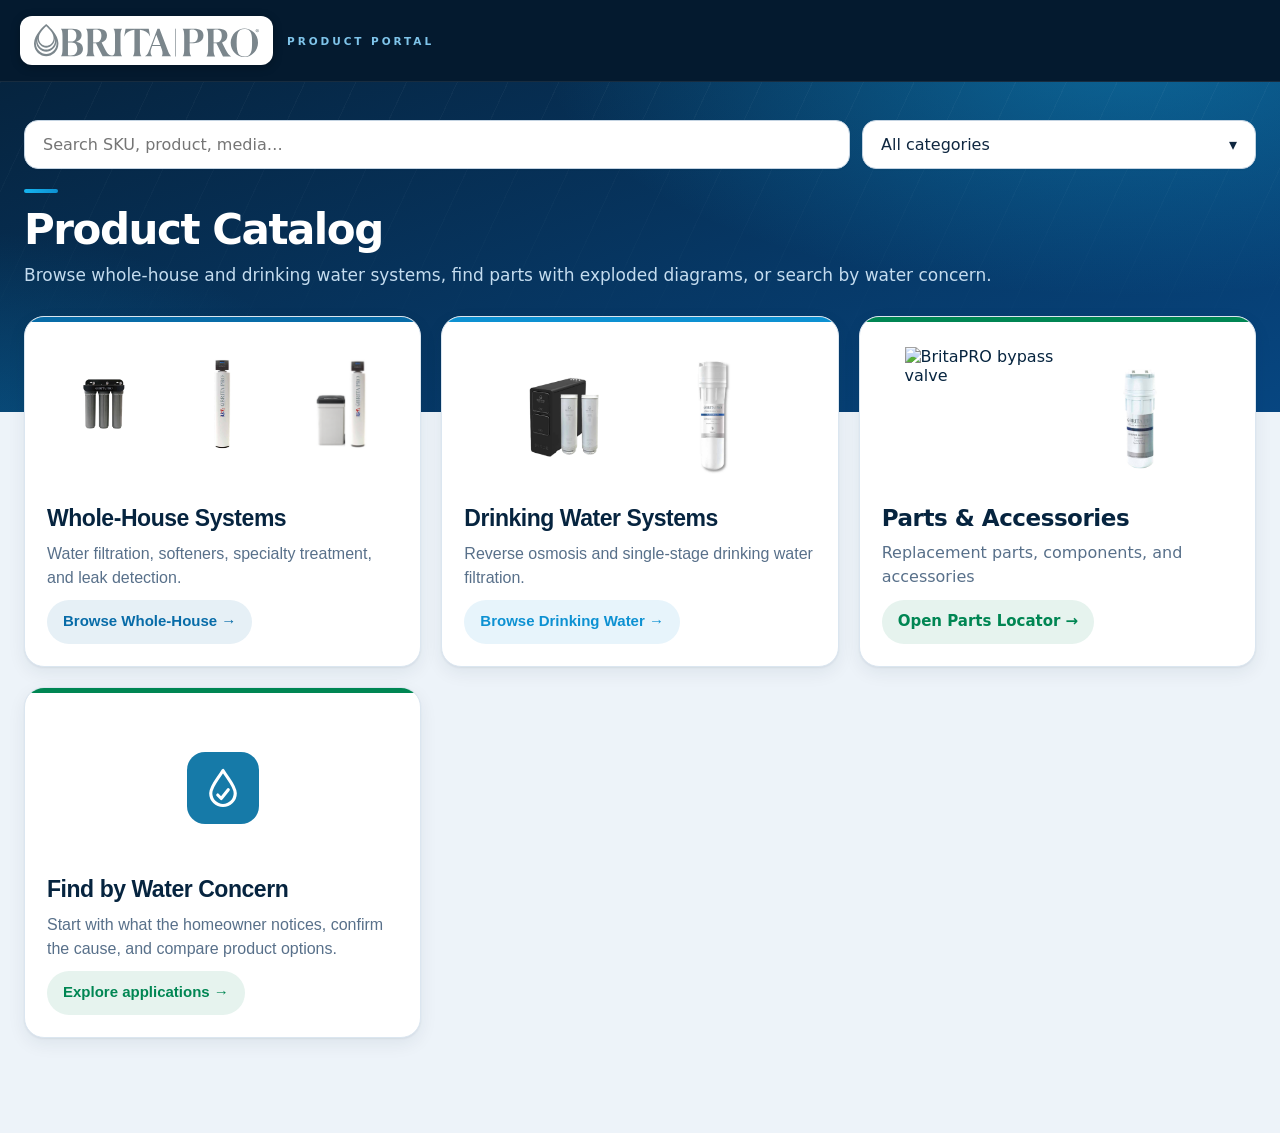
==== index.html @ e461a438 "Match Parts & Accessories landing card with bypass image" ====
<!doctype html>
<html lang="en"><head><link rel="icon" type="image/svg+xml" href="/britapro-icon.svg?v=20261111"><meta charset="utf-8"><meta name="viewport" content="width=device-width,initial-scale=1">

<title>BritaPRO Product Portal</title>
<style>
:root{font-family:system-ui,-apple-system,"Segoe UI",sans-serif;color:#17334b;background:#f3f7fb}*{box-sizing:border-box}body{margin:0}header{background:#fff;padding:18px max(20px,calc((100vw - 1120px)/2));border-bottom:1px solid #dbe5ed;display:flex;justify-content:space-between;gap:15px;align-items:center}header a{color:#13668e;text-decoration:none;font-weight:600}.brand{font-weight:900;color:#0870b7;font-size:24px}.brand-logo{display:block;width:clamp(155px,29vw,235px);height:auto;max-width:100%}.brand small{display:block;color:#526779;font-size:10px;letter-spacing:2px}.parts-locator-link{display:inline-flex;align-items:center;justify-content:center;border-radius:9px;padding:10px 14px;background:#075b96;color:#fff;text-decoration:none;font-size:14px;font-weight:700;white-space:nowrap}.parts-locator-link:hover,.parts-locator-link:focus-visible{background:#064976;outline:2px solid #82b5d6}@media(max-width:520px){.parts-locator-link{font-size:12px;padding:9px 10px}}main{max-width:1120px;margin:auto;padding:35px 20px 70px}h1{font-size:clamp(28px,4vw,38px);margin:0 0 9px}p{color:#60758a;line-height:1.5}.intro{margin:0 0 27px}.choices{display:grid;grid-template-columns:repeat(2,minmax(0,1fr));gap:18px;margin:25px 0}.choice{border:1px solid #dce5ed;background:white;border-radius:18px;padding:29px;text-align:left;cursor:pointer;box-shadow:0 5px 18px #14283b08;min-height:210px;display:flex;flex-direction:column;align-items:flex-start;gap:10px;color:#17334b}.choice:hover,.choice:focus-visible{outline:2px solid #82b5d6}.category-photo{width:100%;height:200px;object-fit:contain;background:#fff;border-radius:10px;margin-bottom:4px}.home-photo-group{width:100%;height:220px;display:flex;align-items:center;justify-content:center;gap:8px;background:#fff;border-radius:12px;padding:8px}.home-photo-group img{height:100%;min-width:0;max-width:32%;object-fit:contain}.home-photo-group.drinking img{max-width:47%}.home-photo-group img[hidden]{display:none}.choice .symbol{display:grid;place-items:center;width:52px;height:52px;border-radius:14px;background:#e5f3fa;color:#086aa0;font-size:27px}.choice strong{font-size:23px}.choice small{font-size:14px;color:#62798b}.choice .action{margin-top:auto;color:#0b6da5;font-weight:700}.back{border:0;background:none;color:#096caa;font:inherit;font-weight:700;padding:8px 0;cursor:pointer;margin-bottom:13px}.controls{display:flex;gap:10px;flex-wrap:wrap;margin:20px 0}input{font:inherit;padding:12px 14px;border:1px solid #c9d7e1;border-radius:9px;width:100%;max-width:520px}.grid{display:grid;grid-template-columns:repeat(auto-fill,minmax(235px,1fr));gap:14px}.card{background:#fff;border:1px solid #dce5ed;border-radius:14px;padding:19px;display:flex;flex-direction:column;align-items:flex-start;gap:10px}.product-image{width:100%;height:150px;object-fit:contain;object-position:center top;background:white;border:1px solid #e4ebf0;border-radius:10px}.photo-note{font-size:11px;color:#64798a}.placeholder{width:100%;height:150px;border:1px dashed #b8c9d8;border-radius:10px;background:#f4f7fa;display:flex;align-items:center;justify-content:center;text-align:center;padding:16px;color:#8293a2;font-size:13px;font-weight:600}.card h3{font-size:17px;line-height:1.35;margin:0 0 6px}.card a{display:block;background:#116da3;color:#fff;text-decoration:none;padding:10px 13px;border-radius:8px;font-size:14px;width:100%;text-align:center}.card a:hover{background:#075a8c}.card a.tech{background:#116da3;color:#fff;border:1px solid #116da3}.card a.tech:hover{background:#075a8c;border-color:#075a8c}.count{font-size:14px;color:#62798b;margin:0 0 15px}#section{display:none}@media(max-width:600px){.choices{grid-template-columns:1fr}.choice{min-height:170px;padding:22px}.category-photo{height:165px}.home-photo-group{height:185px}header{font-size:14px}main{padding:25px 16px}}
 .card .doc-list{border:1px solid #e0e8ee;border-radius:12px;overflow:hidden;margin-top:12px}.card a.doc-link{display:flex;align-items:center;gap:12px;background:#fff;color:#1b3449;text-decoration:none;text-align:left;border-radius:0;padding:12px 13px;font-size:14px;min-height:64px}.card a.doc-link+a.doc-link{border-top:1px solid #e8eef2}.card a.doc-link:hover,.card a.doc-link:focus-visible{background:#f1f7fb;outline:2px solid #176fa5;outline-offset:-2px}.doc-icon{width:40px;height:40px;border-radius:9px;background:#edf5fa;color:#176fa5;display:flex;align-items:center;justify-content:center;flex:none}.doc-icon svg{width:23px;height:23px}.doc-meta{flex:1;min-width:0}.doc-title{display:block;font-weight:700;line-height:1.3}.doc-type{display:block;color:#64798a;font-size:12px;margin-top:3px}.doc-arrow{color:#64798a;font-size:19px}.doc-heading{font-size:14px;font-weight:700;margin:15px 0 7px;color:#314e63}.product-sku{font-size:13px;font-weight:700;letter-spacing:.02em;color:#516a7f;margin:0 0 12px}.product-sku a{display:inline;background:transparent;color:#0b6ca9;text-decoration:underline;text-underline-offset:2px;padding:0;border-radius:0;font-size:inherit;width:auto;text-align:inherit;font-weight:inherit;letter-spacing:inherit}.product-sku a:hover{background:transparent;color:#075a8c;text-decoration-thickness:2px}
.category-symbol{width:58px;height:58px;display:flex;align-items:center;justify-content:center;border-radius:15px;background:#eaf4fa;color:#146b9a;flex:none}.category-symbol svg{width:34px;height:34px;fill:none;stroke:currentColor;stroke-width:1.8;stroke-linecap:round;stroke-linejoin:round}#concernChoices .category-symbol{margin-bottom:5px}.filter-type-choice .category-symbol{margin:0 0 5px}.concern-entry{width:100%;min-height:0}
#concernChoices .choice{min-height:0;padding:18px 22px}
#concernChoices .choice strong{font-size:18px}
#concernProducts .grid{margin-bottom:24px}
#concernProducts .card h3{margin:0 0 6px}
.concern-checks{max-width:760px;background:#fff;border:1px solid #dce5ed;border-radius:14px;padding:18px 22px}
.concern-checks dt{font-weight:700}
.concern-checks dd{margin:4px 0 14px;line-height:1.5}
.concern-checks dd:last-child{margin-bottom:0}


.card .specification-point{margin:0;line-height:1.45;white-space:normal}

/* Apply the same top-aligned, contained image treatment to every product view. */
.product-image,.category-photo,.home-photo-group img{display:block;min-width:0;min-height:0;flex-shrink:0;object-fit:contain;object-position:center top}
.home-photo-group{align-items:flex-start}

.product-detail-dialog{border:0;border-radius:16px;padding:22px;width:min(92vw,680px);max-height:90vh;overflow:auto;color:#17334b;background:#fff}
.product-detail-dialog::backdrop{background:#12243899}
.detail-close{display:block;margin:0 0 12px auto;border:0;border-radius:8px;padding:10px 14px;cursor:pointer;background:#eef3f6;color:#17334b;font:inherit}
.detail-product-image{display:block;width:100%;height:220px;min-height:0;object-fit:contain;object-position:center top;margin:0 0 18px}
.product-detail-dialog h2{font-size:24px;line-height:1.3;margin:0 0 10px}
.detail-sku{font-weight:750}
.detail-key-points{padding-left:1.2em;line-height:1.45;margin:14px 0}
.detail-key-points li{padding:0 0 7px 2px}
.detail-resources{display:flex;flex-wrap:wrap;gap:8px;margin-top:18px}
.detail-resources a{background:#116da3;color:#fff;border-radius:8px;padding:10px 13px;text-decoration:none}
@media(max-width:520px){.product-detail-dialog{padding:16px;width:calc(100vw - 20px)}.detail-product-image{height:190px}}
#catalogControls{display:flex;gap:10px;flex-wrap:wrap;margin:20px 0}#catalogControls:has(#categoryToggle[aria-expanded="true"]){position:relative;z-index:30}#catalogControls input{flex:2;min-width:180px;max-width:none}#catalogControls select{flex:1;min-width:170px;font:inherit;padding:12px 14px;border:1px solid #c9d7e1;border-radius:9px;background:#fff;color:#17334b}
/* Enlarge the existing Whole-House landing tile photos only. */
.choice .whole-house-photos{display:grid;grid-template-columns:repeat(3,minmax(0,1fr));align-items:start;gap:4px;height:270px;padding:8px 0}
.choice .whole-house-photos img{display:block;width:100%;height:100%;min-width:0;max-width:100%;object-fit:contain;object-position:center top;transform:scale(1.35);transform-origin:center 35%}
@media(max-width:600px){.choice .whole-house-photos{height:225px}}
main>#catalogControls{margin-top:0;margin-bottom:20px}

.public-compare-bar{position:static;display:flex;align-items:center;justify-content:space-between;gap:8px;flex-wrap:nowrap;min-height:46px;background:#fff;border:1px solid #c7dce9;border-radius:10px;padding:7px 10px;margin:8px 0 14px;box-shadow:0 1px 5px #173f5812}
.public-compare-bar>strong{font-size:14px;white-space:nowrap;color:#17334b}
.public-compare-bar>span{flex:1;min-width:0;color:#526779;font-size:13px}
.public-compare-actions{display:flex;flex:0 0 auto;gap:6px}
.public-compare-actions button,.public-card-comparison button,.public-comparison-table button{font:inherit;background:#fff;color:#075b96;border:1px solid #075b96;border-radius:8px;padding:9px 12px;cursor:pointer}
.public-compare-actions button{min-height:34px;padding:5px 10px;font-size:13px;white-space:nowrap}
.public-card-comparison{display:flex;flex-direction:column;gap:8px;width:100%;margin-top:2px}
.public-card-comparison label{font-size:13px;display:flex;flex-direction:column;gap:4px}
.public-card-comparison select{width:100%;min-width:0;padding:9px;border:1px solid #c9d7e1;border-radius:8px;font:inherit;background:#fff}
.public-card-comparison button{min-height:44px;font-weight:700}
.public-card-comparison button[aria-pressed="true"]{background:#075b96;color:#fff}
.public-compare-bar button:disabled,.public-card-comparison button:disabled{opacity:.5;cursor:default}
.product-comparison-dialog{width:min(96vw,1320px);max-width:1320px;max-height:90vh;overflow:auto;border:0;border-radius:16px;padding:22px;color:#17334b}
.product-comparison-dialog::backdrop{background:#12243899}
.public-comparison-scroll{overflow-x:auto;max-width:100%;border:1px solid #d6e3eb;border-radius:10px}
.public-comparison-table{border-collapse:collapse;table-layout:fixed;width:100%;min-width:880px}
.public-comparison-table th,.public-comparison-table td{padding:12px;border:1px solid #d6e3eb;vertical-align:top;text-align:left;overflow-wrap:anywhere;font-size:14px}
.public-comparison-table th{background:#edf6fb}
.public-comparison-table th:first-child,.public-comparison-table td:first-child{width:112px;min-width:112px;max-width:112px;padding:8px 7px;font-size:13px;background:#f2f7fa;position:static}
.public-comparison-table .detail-key-points{margin:0}
@media(max-width:600px){.product-comparison-dialog{width:calc(100vw - 16px);padding:14px}.public-compare-bar{gap:6px;padding:7px 8px}.public-compare-bar>strong{font-size:13px}.public-compare-actions{width:auto}.public-compare-actions button{flex:0 0 auto;padding:5px 8px;font-size:12px}}
.choice.parts-locator-choice{--accent:#008653;text-decoration:none}
.home-photo-group.parts-photos img{max-width:47%}.category-picker{position:relative;flex:1;min-width:240px}#categoryToggle{display:flex;align-items:center;justify-content:space-between;gap:12px;width:100%;height:100%;min-height:49px;padding:12px;border:1px solid #cbd8e3;border-radius:10px;background:white;color:#17304b;font:inherit;text-align:left;cursor:pointer}.category-menu{position:absolute;top:calc(100% + 6px);left:0;right:0;z-index:40;max-height:360px;overflow:auto;background:#fff;border:2px solid #075b96;border-radius:12px;box-shadow:0 14px 32px rgba(4,26,47,.34);padding:6px}.category-menu button{display:block;width:100%;border:0;border-radius:6px;background:#fff;color:#17304b;padding:11px 12px;font:inherit;text-align:left;cursor:pointer}.category-menu button+button{border-top:1px solid #e4ecf3}.category-menu button:hover,.category-menu button:focus-visible{background:#eaf3f9;outline:2px solid #0b6da5;outline-offset:-2px}.category-menu .category-menu-heading{padding:9px 12px;font-weight:750;color:#0b6497}.category-menu .category-menu-back{border-bottom:1px solid #dce6ed;border-radius:0;color:#0b6497}[hidden]{display:none!important}@media(max-width:600px){.category-picker{min-width:100%}}

#search{flex:2;max-width:none;min-width:180px}
.detail-product-image-placeholder{min-height:180px;display:grid;place-items:center;background:#f1f5f8;border:1px dashed #b8c8d4;border-radius:10px;color:#687c8c;font-size:14px;text-align:center;padding:16px;margin:12px 0}</style><link rel="stylesheet" href="/brand.css?v=20261111"><meta name="theme-color" content="#041a2f"><script src="/parts-locator-card-images.js"></script><script>if('scrollRestoration' in history)history.scrollRestoration='manual';function britaResetScroll(){window.scrollTo(0,0);requestAnimationFrame(()=>window.scrollTo(0,0))}window.addEventListener('pageshow',britaResetScroll);window.addEventListener('load',britaResetScroll);</script><style>

/* Catalog layout and readable controls at the browser's normal scale. */
body{overflow-x:clip}
body>header{padding-inline:max(20px,calc((100% - 1272px)/2))}
body>header .brand{min-width:0}
body>header .brand-logo{width:clamp(145px,24vw,225px);max-width:calc(100% - 28px)}
main{width:100%;max-width:1320px;padding-inline:24px}
#catalogControls input,#categoryToggle{font-size:16px;min-height:48px}
#categoryLabel{min-width:0;overflow-wrap:anywhere}
#catalogControls .category-picker{min-width:min(240px,100%)}
@media(max-width:600px){
 main{padding-inline:18px}
 #catalogControls input,#catalogControls .category-picker{flex:1 1 100%;min-width:0}
}

#home>h1,#section h1{font-size:clamp(30px,3.4vw,42px)}
#home>.choices{gap:20px;margin-top:26px}
#home>.choices>.choice{min-width:0;min-height:0;margin:0;padding:22px;gap:10px}
#home>.choices>.choice .home-photo-group{height:156px;flex:none;margin:0;align-items:center}
#home>.choices>.choice .whole-house-photos img{transform:none}
#home>.choices>.choice small{font-size:16px}
#home>.choices>.choice .action{margin-top:auto;min-height:44px;line-height:1.25}
#home .concern-visual .category-symbol{width:72px;height:72px;border-radius:18px;flex:none;margin:0}
#home .concern-visual .category-symbol svg{width:42px;height:42px}
.card h3,.card .product-sku{overflow-wrap:anywhere}
.card .product-sku{font-size:15px}
@media(min-width:1050px){#home>.choices{grid-template-columns:repeat(3,minmax(0,1fr))}}
</style></head><body>
<header><a class="brand" href="https://britapro-partner-portal.netlify.app/" aria-label="Return to BritaPRO Partner Portal"><img class="brand-logo" src="/britapro-logo.svg" alt="BritaPRO" width="188" height="28"><small>PRODUCT PORTAL</small></a></header>
<main><div class="controls" id="catalogControls"><input id="search" type="search" placeholder="Search SKU, product, media…" aria-label="Search products"><select id="category" aria-label="Filter category" hidden><option value="">All categories</option></select><div class="category-picker" id="categoryPicker"><button type="button" id="categoryToggle" aria-expanded="false" aria-controls="categoryMenu"><span id="categoryLabel">All categories</span><span aria-hidden="true">▾</span></button><div id="categoryMenu" class="category-menu" hidden></div></div></div><div id="home"><h1>Product Catalog</h1><p class="intro">Browse whole-house and drinking water systems, find parts with exploded diagrams, or search by water concern.</p>

<div class="choices">
<button class="choice" type="button" data-category="Whole-House"><div class="home-photo-group whole-house-photos"><img src="/product-images/BP_TitaniumLT_3_Stage_GREY.png" alt="BritaPRO triple-stage Titanium LT"><img src="/product-images/BP_PlatValve_CatCarbon.png" alt="BritaPRO backwashing filter"><img src="/product-images/BP_Softener.png" alt="BritaPRO softener"></div><strong>Whole-House Systems</strong><small>Water filtration, softeners, specialty treatment, and leak detection.</small><span class="action">Browse Whole-House →</span></button>
<button class="choice" type="button" data-category="Drinking Water"><div class="home-photo-group drinking"><img src="/product-images/BP_RO_Tankless.png" alt="BritaPRO tankless reverse osmosis"><img src="/product-images/BP_SingleStage_14in_PFAS.png" alt="BritaPRO single-stage drinking water filter"></div><strong>Drinking Water Systems</strong><small>Reverse osmosis and single-stage drinking water filtration.</small><span class="action">Browse Drinking Water →</span></button>
<a class="choice parts-locator-choice" href="/parts-locator-index.html" aria-label="Open Parts Locator">
  <div class="home-photo-group parts-photos"><img src="https://britapro-order-portal.netlify.app/product-images/BPV4099.jpg" alt="BritaPRO bypass valve"><img src="/product-images/BP_SingleStage_10in_CTO.png" alt="Drinking water filter component"></div>
  <strong>Parts &amp; Accessories</strong>
  <small>Replacement parts, components, and accessories</small>
  <span class="action">Open Parts Locator →</span>
</a>
<button class="choice concern-entry" type="button" id="openConcerns">
  <div class="home-photo-group concern-visual" aria-hidden="true"></div>
  <strong>Find by Water Concern</strong>
  <small>Start with what the homeowner notices, confirm the cause, and compare product options.</small>
  <span class="action">Explore applications →</span>
</button></div></div>
<section id="concerns" hidden>
  <div id="concernCompareBar" class="public-compare-bar" aria-live="polite"></div>
  <div id="concernList">
    <button class="back" type="button" id="concernsHome">← All product categories</button>
    <h1 id="concernHeading" tabindex="-1">Find by Water Concern</h1>
    <p class="intro">Select a water concern to review testing guidance and matching BritaPRO products. Products shown are candidates, not automatic recommendations.</p>
    <div class="choices" id="concernChoices"></div>
  </div>
  <div id="concernDetail" hidden>
    <button class="back" type="button" id="allConcerns">← All water concerns</button>
    <h1 id="concernTitle" tabindex="-1"></h1>
    <dl class="concern-checks">
      <dt>What you may notice</dt><dd id="concernObservation"></dd>
      <dt>What to confirm</dt><dd id="concernConfirm"></dd>
      <dt>How to match the product</dt><dd id="concernMatch"></dd>
    </dl>
    <h2>Matching product options</h2>
    <div id="concernProducts"></div>
  </div>
</section>
<section id="section"><div id="productCompareBar" class="public-compare-bar" aria-live="polite"></div><button class="back" type="button" id="back">← All product categories</button><h1 id="heading"></h1><p>Search products and open the corresponding sales or technical sheet.</p><div id="subcategories" class="choices" style="display:none"></div><button id="subBack" class="back" type="button" style="display:none">← Drinking Water or Whole-House categories</button><p class="count" id="count"></p><div class="grid" id="grid"></div></section>
</main><script>
const $=id=>document.getElementById(id);let records=[],selected='',selectedSub='',selectedType='';
const ORDERING_PORTAL_URL='https://britapro-order-portal.netlify.app/';
function orderingDescriptionUrl(sku){const url=new URL(ORDERING_PORTAL_URL);url.searchParams.set('sku',sku);url.searchParams.set('view','description');return url.toString()}const wholeHouseGroups=['Water Softeners','Backwashing Filters','Mid-Plates','Non-Backwashing Filters (NRV)','Specialty Filters','Titanium LT','Mixed-Bed Systems','UV Systems','Other Whole-House Products'];
const categoryPhotoNames={'Titanium LT':'TitaniumLT 3 Stage GREY','Backwashing Filters':'Platinum Valve Catalytic Carbon','Non-Backwashing Filters (NRV)':'Non-backwashing Catalytic Carbon','Specialty Filters':'Platinum Valve PFAS','Water Softeners':'Softener','Mixed-Bed Systems':'BritaPRO Platinum Softener + Catalytic Carbon Filter — Mixed Bed','Mid-Plates':'Softener Carbon Mid-Plate','UV Systems':'UV','Other Whole-House Products':'Leak Detection','Reverse Osmosis (RO)':'RO Tankless','Single Stage Filters':'SingleStage 14in PFAS'};
const drinkingWaterGroups=['Reverse Osmosis (RO)','Single Stage Filters'];const names={'Whole-House':'Whole-House Systems','Drinking Water':'Drinking Water Systems'};const productTypeGroups={
 'Water Softeners':[
  {id:'traditional-softeners',title:'Traditional Softeners',detail:'Water softening',record:'Softener'},
  {id:'iron-reduction-softeners',title:'Softeners with Iron Reduction',detail:'Water softening and iron reduction',record:'Softener with Iron Reduction'}
 ],
 'Backwashing Filters':[
  {
    "id": "catalytic-carbon",
    "title": "Catalytic Carbon",
    "detail": "Chlorine & chloramine",
    "record": "Platinum Valve Catalytic Carbon"
  },
  {
    "id": "acid-neutralizer",
    "title": "Acid Neutralizing Media",
    "detail": "Acidic water / low pH",
    "record": "Platinum Valve Neutralizer"
  },
  {
    "id": "iron-sulfur",
    "title": "Iron & Sulfur",
    "detail": "Aeration treatment",
    "record": "Platinum Valve Aeration"
  },
  {
    "id": "nitrate",
    "title": "Nitrate Reduction",
    "detail": "Nitrate treatment",
    "record": "Platinum Valve Nitrate"
  },
  {
    "id": "pfas",
    "title": "PFAS Treatment",
    "detail": "Whole-house PFAS",
    "record": "Platinum Valve PFAS"
  },
  {
    "id": "sediment",
    "title": "Sediment & Turbidity",
    "detail": "Filter AG Plus",
    "record": "Platinum Valve Particulate"
  }
],
 'Non-Backwashing Filters (NRV)':[
  {id:'catalytic-carbon',title:'Catalytic Carbon',detail:'Chlorine & chloramine',record:'Non-backwashing Catalytic Carbon'},
  {id:'acid-neutralizer',title:'Acid Neutralizing Media',detail:'Acidic water / low pH',record:'Non-backwashing Neutralizer'},
  {id:'scale-prevention',title:'Scale Prevention',detail:'Anti-scale treatment',record:'Non-backwashing Anti-scale'}
 ]
};

const categoryIconLibrary={"drinking":["#167aa8","<path d=\"M12 2C9 7 5 11 5 15a7 7 0 0 0 14 0c0-4-4-8-7-13z\"/><path d=\"M9 16l2 2 4-5\"/>"],"hardness":["#a66a1e","<path d=\"M4 19h16M7 16l3-7 4 3 3-8M5 5l2 2m10 9 2 2\"/>"],"catalytic-carbon":["#1975a3","<path d=\"M12 2C9 7 5 11 5 15a7 7 0 0 0 14 0c0-4-4-8-7-13z\"/><path d=\"M8 15h8M10 12h4\"/>"],"acid-neutralizer":["#1b8a73","<path d=\"M12 2C9 7 5 11 5 15a7 7 0 0 0 14 0c0-4-4-8-7-13z\"/><path d=\"M9 15h6m-3-3v6\"/>"],"iron-sulfur":["#a66a1e","<path d=\"M6 19h12M8 19V6h8v13M7 6h10M10 10h4M10 14h4M10 3h4\"/>"],"nitrate":["#8c57a2","<path d=\"M5 4h14v16H5zM9 9h6M9 13h6M9 17l2 2 4-4\"/>"],"pfas":["#a94b72","<path d=\"M12 2C9 7 5 11 5 15a7 7 0 0 0 14 0c0-4-4-8-7-13z\"/><path d=\"M9 12l6 6m0-6-6 6\"/>"],"sediment":["#a66a1e","<path d=\"M12 2C9 7 5 11 5 15a7 7 0 0 0 14 0c0-4-4-8-7-13z\"/><circle cx=\"9\" cy=\"15\" r=\"1\"/><circle cx=\"14\" cy=\"17\" r=\"1\"/><circle cx=\"14\" cy=\"12\" r=\"1\"/>"],"scale-prevention":["#1975a3","<path d=\"M4 19h16M6 15l12-8M7 8l10 9M12 3v3m-7 5-2 2m16-2 2 2\"/>"],"lead":["#5967a4","<path d=\"M12 2C9 7 5 11 5 15a7 7 0 0 0 14 0c0-4-4-8-7-13z\"/><path d=\"M9 13h6m-3-3v6\"/>"],"default":["#5967a4","<circle cx=\"12\" cy=\"12\" r=\"9\"/><path d=\"M12 7v5l3 2\"/>"]};function categoryIcon(key){const span=document.createElement('span');span.className='category-symbol';span.setAttribute('aria-hidden','true');const badgeKey=key==='traditional-softeners'?'hardness':key==='iron-reduction-softeners'?'iron-sulfur':key;const [color,paths]=categoryIconLibrary[badgeKey]||categoryIconLibrary.default;span.style.background=color;span.style.color='#fff';span.innerHTML='<svg viewBox="0 0 24 24" fill="none" stroke="currentColor" stroke-width="1.9" stroke-linecap="round" stroke-linejoin="round">'+paths+'</svg>';return span}function concernIconKey(key){const k=key.toLowerCase();if(k.includes('drink'))return 'drinking';if(k.includes('hard')||k.includes('scale'))return 'hardness';if(k.includes('chlor'))return 'catalytic-carbon';if(k.includes('pfas'))return 'pfas';if(k.includes('nitrat'))return 'nitrate';if(k.includes('lead'))return 'lead';if(k.includes('iron')||k.includes('sulfur'))return 'iron-sulfur';if(k.includes('sediment')||k.includes('turbid'))return 'sediment';if(k.includes('ph')||k.includes('acid'))return 'acid-neutralizer';return 'default'}
let menuType='';
function subcategoryTypes(group){
 return group==='Reverse Osmosis (RO)'?[
 {id:'tankless',title:'Tankless',record:'RO Tankless'},
 {id:'traditional',title:'Traditional (4-Stage)',record:'RO 4Stage QuickTwist'}
 ]:(productTypeGroups[group]||[]);
}
function matchesMenuType(record){
 const type=subcategoryTypes($('category').value).find(t=>t.id===menuType);
 return !type||recordMatchesType(record,type);
}
function recordMatchesType(record,type){
 return record.name===type.record||(type.id==='traditional'&&record.sku==='BPT50NL38-NF');
}
let categoryMenuGroup='';
function categoryDisplayName(group){return group==='Mid-Plates'?'Filter Softener Mid-Plates':group==='Parts & Accessories'?'Parts and Accessories':group;}
function syncSubcategory(){
 const group=$('category').value||selectedSub,types=subcategoryTypes(group);
 if(!types.some(t=>t.id===menuType))menuType='';
 const selected=types.find(t=>t.id===(selectedSub?selectedType:menuType));
 $('categoryLabel').textContent=group?categoryDisplayName(group)+(selected?' › '+selected.title:''):'All categories';
}
function closeCategoryMenu(focus=false){
 $('categoryMenu').hidden=true;$('categoryToggle').setAttribute('aria-expanded','false');
 if(focus)$('categoryToggle').focus();
}
function chooseCategory(group,type=''){
 if(!group){show('');closeCategoryMenu(true);britaResetScroll();return;}
 if(group==='Parts & Accessories'){location.assign('/parts-locator-index.html');return;}
 if(group==='Reverse Osmosis (RO)'&&type){
  show('Drinking Water',false);showSub(group,false);showType(type);closeCategoryMenu(true);return;
 }
 const query=$('search').value;
 show('All',false);$('category').value=group;menuType=type;$('search').value=query;
 render();history.pushState({menuFilter:true,group,type,query},'',location.pathname+'#all');closeCategoryMenu(true);
}
function showCategoryMenu(group=''){
 categoryMenuGroup=group;const menu=$('categoryMenu');menu.replaceChildren();
 function add(text,action,cls=''){
  const button=document.createElement('button');button.type='button';button.textContent=text;button.className=cls;button.onclick=action;menu.append(button);
 }
 if(group){
  add('← All categories',()=>showCategoryMenu(''),'category-menu-back');
  const heading=document.createElement('div');heading.className='category-menu-heading';heading.textContent=categoryDisplayName(group);menu.append(heading);
  for(const type of subcategoryTypes(group))add(type.title,()=>chooseCategory(group,type.id));
 }else{
  add('All categories',()=>chooseCategory(''));
  for(const option of $('category').options){
   if(!option.value)continue;
   const group=option.value,hasChildren=subcategoryTypes(group).length>0;
   add(categoryDisplayName(group)+(hasChildren?' ›':''),()=>hasChildren?showCategoryMenu(group):chooseCategory(group));
  }
 }
 menu.hidden=false;$('categoryToggle').setAttribute('aria-expanded','true');menu.querySelector('button')?.focus();
}
$('categoryToggle').addEventListener('click',()=>{$('categoryMenu').hidden?showCategoryMenu($('category').value||selectedSub):closeCategoryMenu();});
$('categoryMenu').addEventListener('keydown',event=>{
 const buttons=Array.from($('categoryMenu').querySelectorAll('button')),index=buttons.indexOf(document.activeElement);
 if(event.key==='Escape'){event.preventDefault();closeCategoryMenu(true);}
 else if(event.key==='ArrowDown'||event.key==='ArrowUp'){event.preventDefault();buttons[(index+(event.key==='ArrowDown'?1:-1)+buttons.length)%buttons.length]?.focus();}
 else if(event.key==='ArrowLeft'&&categoryMenuGroup){event.preventDefault();showCategoryMenu('');}
});
document.addEventListener('click',event=>{if(!event.composedPath().includes($('categoryPicker')))closeCategoryMenu();});

function show(category,recordHistory=true){closeCategoryMenu();menuType='';$('concerns').hidden=true;selected=category;selectedSub='';selectedType='';$('home').style.display=category?'none':'block';$('section').style.display=category?'block':'none';$('search').value='';$('category').value='';syncSubcategory();if(category){$('heading').textContent=names[category]||'All Products';render()}if(recordHistory)history.pushState({category,sub:'',type:''},'',category?'#'+(category==='Whole-House'?'whole-house':category==='All'?'all':'drinking-water'):location.pathname)}
function showSub(group,recordHistory=true){britaResetScroll();selectedSub=group;selectedType='';$('search').value='';$('category').value='';render();if(recordHistory)history.pushState({category:selected,sub:group,type:''},'',location.pathname+'#'+(selected==='Whole-House'?'whole-house':'drinking-water')+'/'+encodeURIComponent(group))}
function showType(type,recordHistory=true){britaResetScroll();selectedType=type;$('search').value='';$('category').value='';render();if(recordHistory){const base=location.pathname+'#'+(selected==='Whole-House'?'whole-house':'drinking-water')+'/'+encodeURIComponent(selectedSub);history.pushState({category:selected,sub:selectedSub,type},'',base+(type?'/'+encodeURIComponent(type):''))}}
const traditionalRoParts=["BPT50-SED5","BPT50-CB5","BPT50-TW50","BPT50-CB5P","BPT50-ALK","BPS1089-08"];
const stagedPartSections={
 'Titanium LT':['BPWHF8001','BPWHF8002','BPWHF8003','BPWHF8004','BPWHF8005','BPWHF8006'],
 'Reverse Osmosis (RO)':['BP5WRX.259.120','BP5WRX.259.119',...traditionalRoParts],
 'Single Stage Filters':['BPUSF4001','BPUSF4003','BPUSF4004','BPUSF4005','BPUSF4001CA','BPUSF4003CA','BPUSF4004CA','BPUSF4005CA']
};
function isSectionPartRecord(record){
 const skus=record.skus?.length?record.skus:[record.sku||record.SKU].filter(Boolean);
 return skus.length>0&&skus.every(sku=>Object.values(stagedPartSections).some(ids=>ids.includes(String(sku).trim().toUpperCase())));
}
function renderSectionParts(){
 const old=document.getElementById('sectionParts');if(old)old.remove();
 if(!Object.hasOwn(stagedPartSections,selectedSub)||selected==='All')return;
 const assigned=stagedPartSections[selectedSub];
 function appendParts(ids,label){
 const partRecords=[];
 const seen=new Set();
 for(const sku of ids){
  const record=records.find(r=>(r.skus||[r.sku||r.SKU].filter(Boolean)).some(v=>String(v).trim().toUpperCase()===sku.toUpperCase()));
  if(record&&!isSectionPartRecord(record))continue;
  if(!record){console.warn('Part SKU absent from Product Portal catalog:',sku);continue}
  const key=record.sku||record.SKU||record.name;
  if(!seen.has(key)){seen.add(key);partRecords.push(record)}
 }
  const section=document.createElement('section');
  if(label){const heading=document.createElement('h3');heading.textContent=label;section.append(heading)}
  const grid=document.createElement('div');grid.className='grid';grid.style.cssText='display:grid;grid-template-columns:repeat(auto-fit,minmax(230px,1fr));gap:16px;margin-top:16px';
  renderCards(partRecords,grid);
  if(selectedSub==='Titanium LT'){
   const card=document.createElement('article');card.className='card';
   const cover=document.createElement('div');cover.className='placeholder';cover.textContent='PDF guide';
   const title=document.createElement('h3');title.textContent='Titanium LT Cartridge Filter Application Guide';
   const link=document.createElement('a');link.href='https://britapro-order-portal.netlify.app/BP_Titanium_LT_Cartridge_Filter_Application_Guide.pdf';link.target='_blank';link.rel='noopener';link.textContent='Open PDF';
   card.append(cover,title,link);grid.append(card);
  }
  section.append(grid);details.append(section);
 }
 const details=document.createElement('details');details.id='sectionParts';details.style.cssText='border:1px solid #d3e1eb;background:white;border-radius:14px;padding:16px;margin-top:22px';
 const summary=document.createElement('summary');summary.textContent='Filters, Parts, and Accessories';summary.style.cssText='cursor:pointer;font-weight:800;color:#075b96';details.append(summary);
 if(selectedSub==='Reverse Osmosis (RO)'){
  if(!selectedType||selectedType==='tankless')appendParts(assigned.filter(sku=>!traditionalRoParts.includes(sku)),'Tankless');
  if(!selectedType||selectedType==='traditional')appendParts(traditionalRoParts,'Traditional (4-Stage)');
 }else{
  appendParts(assigned);
 }
 $('count').before(details);
}
function render(){syncSubcategory();

 const oldParts=document.getElementById('sectionParts');if(oldParts)oldParts.remove();
 const whole=selected==='Whole-House',groupChoices=!!selected&&selected!=='All'&&!selectedSub,typeChoices=productTypeGroups[selectedSub]||null,showTypes=!!typeChoices&&!selectedType,choosing=groupChoices||showTypes;
 const sub=$('subcategories');sub.style.display=choosing?'grid':'none';$('subBack').style.display=selectedSub?'block':'none';$('subBack').textContent=selectedType?(selectedSub==='Water Softeners'?'← Softener types':selectedSub==='Backwashing Filters'?'← Backwashing filter types':selectedSub==='Reverse Osmosis (RO)'?'← Reverse Osmosis':'← NRV filter types'):'← Drinking Water or Whole-House categories';$('search').parentElement.style.display='flex';
 const type=subcategoryTypes(selectedSub).find(t=>t.id===selectedType);$('heading').textContent=selectedType?(type?.title||selectedType):(selectedSub==='Mid-Plates'?'Filter Softener Mid-Plates':selectedSub)||names[selected]||'All Products';
 if(groupChoices){sub.replaceChildren();for(const group of (whole?wholeHouseGroups:drinkingWaterGroups)){const rows=records.filter(r=>r.category===selected&&r.subcategory===group);if(!rows.length)continue;const b=document.createElement('button');b.className='choice';b.type='button';const representative=records.find(r=>r.category===selected&&r.name===categoryPhotoNames[group])||rows[0];if(representative.imagePath){const img=document.createElement('img');img.className='category-photo';img.alt=group+' BritaPRO product';img.loading='lazy';img.src='/'+representative.imagePath.split('/').map(encodeURIComponent).join('/');img.onerror=()=>img.remove();b.append(img)}const name=document.createElement('strong');name.textContent=group==='Mid-Plates'?'Filter Softener Mid-Plates':group;const count=document.createElement('small');if(group==='Backwashing Filters'||group==='Non-Backwashing Filters (NRV)'){const systems=rows.reduce((total,row)=>total+(Array.isArray(row.skus)&&row.skus.length?row.skus.length:((row.sku||row.SKU||row.imageSku)?1:0)),0);count.textContent=systems+' '+(systems===1?'system':'systems')}else{count.textContent=rows.length+' products'}const action=document.createElement('span');action.className='action';action.textContent='Browse products →';b.append(name,count,action);b.addEventListener('click',()=>showSub(group));sub.append(b)}$('grid').replaceChildren();$('count').textContent='Choose a product category';return}
 if(showTypes){sub.replaceChildren();for(const option of typeChoices){const rows=records.filter(r=>r.category===selected&&r.subcategory===selectedSub&&r.name===option.record);if(!rows.length)continue;const b=document.createElement('button');b.className='choice filter-type-choice';b.type='button';const representative=rows[0];if(representative.imagePath){const img=document.createElement('img');img.className='category-photo';img.alt=option.title+' BritaPRO product';img.loading='lazy';img.src='/'+representative.imagePath.split('/').map(encodeURIComponent).join('/');img.onerror=()=>img.remove();b.append(img)}const name=document.createElement('strong');name.textContent=option.title;const detail=document.createElement('small');const typeCount=selectedSub==='Water Softeners'?rows.reduce((sum,row)=>sum+(row.skus?.length||1),0):rows.length;detail.textContent=option.detail+' · '+typeCount+(selectedSub==='Water Softeners'?(typeCount===1?' system':' systems'):(typeCount===1?' product':' products'));const action=document.createElement('span');action.className='action';action.textContent='Browse products →';b.append(categoryIcon(option.id),name,detail,action);b.addEventListener('click',()=>showType(option.id));sub.append(b)}$('grid').replaceChildren();$('count').textContent='Choose a product type';return}
 const q=$('search').value.trim().toLowerCase();const categoryFilter=$('category').value;const rows=records.filter(r=>matchesMenuType(r)&&(!categoryFilter||(categoryFilter==='Parts & Accessories'?(isSectionPartRecord(r)||/parts\s*(?:&|and)\s*accessor/i.test(r.category+' '+r.subcategory)):r.subcategory===categoryFilter))&&(selected==='All'||!isSectionPartRecord(r))&&(selected==='All'||r.category===selected&&r.subcategory===selectedSub&&(!type||recordMatchesType(r,type)))&&(!q||(r.name+' '+r.category+' '+r.subcategory+' '+(r.skus||[r.sku||r.SKU||r.imageSku||'']).join(' ')).toLowerCase().includes(q)));if(selectedSub==='Titanium LT')rows.sort((a,b)=>{const stage=r=>/3\s*stage/i.test(r.name)?0:/2\s*stage/i.test(r.name)?1:/1\s*stage/i.test(r.name)?2:3;return stage(a)-stage(b)});$('count').textContent=rows.length+' products';renderCards(rows,$('grid'));renderSectionParts();
}

let specificationsBySku=new Map();

const comparisonSkus=[];
const comparisonDialog=document.createElement('dialog');
comparisonDialog.className='product-comparison-dialog';
comparisonDialog.setAttribute('aria-labelledby','comparisonTitle');
document.body.append(comparisonDialog);
let comparisonNotice='';
function nextComparisonSelection(selected,sku){
 const id=String(sku).trim().toUpperCase();
 if(selected.includes(id))return {skus:selected.filter(value=>value!==id),notice:''};
 if(selected.length>=3)return {skus:[...selected],notice:'You can compare up to three products. Remove one to select another.'};
 return {skus:[...selected,id],notice:''};
}
function updateProductComparison(){
 const bars=[...document.querySelectorAll('.public-compare-bar')];
 const hasSelection=comparisonSkus.length>0;
 bars.forEach(bar=>{
  bar.replaceChildren();
  bar.classList.toggle('has-selection',hasSelection);
  const title=document.createElement('strong');title.textContent='Compare Products ('+comparisonSkus.length+'/3)';bar.append(title);
  if(!hasSelection||comparisonNotice){
   const note=document.createElement('span');note.className='public-compare-note';note.textContent=comparisonNotice||'Select products to compare.';bar.append(note);
  }
  if(hasSelection){
   const actions=document.createElement('div');actions.className='public-compare-actions';
   const open=document.createElement('button');open.type='button';open.textContent='Compare';open.disabled=comparisonSkus.length<2;open.addEventListener('click',showProductComparison);actions.append(open);
   const clear=document.createElement('button');clear.type='button';clear.textContent='Clear';clear.addEventListener('click',()=>{comparisonSkus.length=0;comparisonNotice='';updateProductComparison();if(comparisonDialog.open)comparisonDialog.close()});actions.append(clear);bar.append(actions);
  }
 });
 document.querySelectorAll('[data-compare-sku]').forEach(button=>{
  const sku=button.dataset.compareSku,selected=comparisonSkus.includes(sku),available=specificationsBySku.has(sku);
  button.textContent=selected?'Selected for comparison':'Compare Product';
  button.setAttribute('aria-pressed',String(selected));button.disabled=!available;
 });
}
function toggleProductComparison(sku){
 if(!specificationsBySku.has(String(sku).toUpperCase())){comparisonNotice='Product specifications are currently unavailable.';updateProductComparison();return}
 const result=nextComparisonSelection(comparisonSkus,sku);
 comparisonSkus.splice(0,comparisonSkus.length,...result.skus);comparisonNotice=result.notice;
 updateProductComparison();
}
function appendComparisonControls(box,skus){
 if(!skus.length)return;
 const controls=document.createElement('div');controls.className='public-card-comparison';
 const button=document.createElement('button');button.type='button';
 const ids=skus.map(sku=>String(sku).toUpperCase());
 button.dataset.compareSku=ids.find(sku=>comparisonSkus.includes(sku))||ids[0];
 const refresh=()=>{const selected=comparisonSkus.includes(button.dataset.compareSku);button.textContent=selected?'Selected for comparison':'Compare Product';button.setAttribute('aria-pressed',String(selected));button.disabled=!specificationsBySku.has(button.dataset.compareSku)};
 if(ids.length>1){
  const label=document.createElement('label');label.textContent='Size for comparison';
  const select=document.createElement('select');select.setAttribute('aria-label','Size for comparison: '+(box.querySelector('h3')?.textContent||'product'));
  ids.forEach(sku=>{const option=document.createElement('option');option.value=sku;option.textContent=sku;select.append(option)});
  select.value=button.dataset.compareSku;select.addEventListener('change',()=>{button.dataset.compareSku=select.value;refresh()});
  label.append(select);controls.append(label);
 }
 button.addEventListener('click',()=>toggleProductComparison(button.dataset.compareSku));refresh();controls.append(button);box.append(controls);
}
function isComparisonPlaceholder(value){const text=String(value??'').trim();return !text||/^(?:n\/?a|not\s+(?:applicable|specified|available|confirmed|provided|listed|determined|known)|unknown|unavailable|pending(?:\s+confirmation)?|see\s+original\s+specification)(?:\b|[\s—–,;:.(-]|\/)/i.test(text)}
function repeatsTankDimensions(line,tankDimensions){const dimensions=String(tankDimensions??'').match(/\d+(?:\.\d+)?\s*(?:in(?:ches)?|")?\s*[x×]\s*\d+(?:\.\d+)?\s*(?:in(?:ches)?|")?/i);if(!dimensions||!/\btank\b/i.test(line))return false;const key=dimensions[0].toLowerCase().replace(/[^a-z0-9]/g,'');return String(line).toLowerCase().replace(/[^a-z0-9]/g,'').includes(key)}
function comparisonDisplayValue(value){return isComparisonPlaceholder(value)?'':String(value??'').trim()}
function comparisonDisplayValue(value){return isComparisonPlaceholder(value)?'':String(value??'').trim()}
function showProductComparison(){
 const entries=comparisonSkus.map(sku=>specificationsBySku.get(sku)).filter(Boolean);
 if(!entries.length){if(comparisonDialog.open)comparisonDialog.close();return}
 const content=document.createElement('div');
 const close=document.createElement('button');close.className='detail-close';close.type='button';close.textContent='Close ×';close.addEventListener('click',()=>comparisonDialog.close());content.append(close);
 const title=document.createElement('h2');title.id='comparisonTitle';title.textContent='Compare Products';content.append(title);
 const wrap=document.createElement('div');wrap.className='public-comparison-scroll';wrap.tabIndex=0;wrap.setAttribute('role','region');wrap.setAttribute('aria-label','Product comparison table');
 const table=document.createElement('table');table.className='public-comparison-table';
 const head=document.createElement('thead'),header=document.createElement('tr'),label=document.createElement('th');label.scope='col';label.textContent='Specification';header.append(label);
 for(const spec of entries){
  const cell=document.createElement('th');cell.scope='col';
  const name=document.createElement('div');name.textContent=spec.name;const code=document.createElement('div');code.className='detail-sku';code.textContent=spec.sku;
  const remove=document.createElement('button');remove.type='button';remove.textContent='Remove';remove.setAttribute('aria-label','Remove '+spec.sku+' from comparison');remove.addEventListener('click',()=>{toggleProductComparison(spec.sku);showProductComparison()});
  cell.append(name,code,remove);header.append(cell);
 }
 head.append(header);table.append(head);
 const tbody=document.createElement('tbody');
 const fields=[['Product type','category'],['Treatment purpose','purpose'],['Media type','mediaType'],['Media volume','mediaVolume'],['Tank dimensions','tankDimensions'],['Operation','operation'],['Additional specifications','description']];
 for(const [label,key] of fields){
  const row=document.createElement('tr'),heading=document.createElement('th');heading.scope='row';heading.textContent=label;row.append(heading);
  for(const spec of entries){
   const cell=document.createElement('td'),value=spec[key];
   if(key==='description'){
    const points=String(value??'').split(/[•\r\n]+/).map(line=>line.trim()).filter(line=>line&&!isComparisonPlaceholder(line)&&!repeatsTankDimensions(line,spec.tankDimensions));
    if(points.length){const list=document.createElement('ul');list.className='detail-key-points';points.forEach(point=>{const li=document.createElement('li');li.textContent=point;list.append(li)});cell.append(list)}
   }else cell.textContent=comparisonDisplayValue(value);
   row.append(cell);
  }
  tbody.append(row);
 }
 table.append(tbody);wrap.append(table);content.append(wrap);comparisonDialog.replaceChildren(content);
 if(!comparisonDialog.open)comparisonDialog.showModal();close.focus({preventScroll:true});
}
updateProductComparison();


const productDialog=document.createElement('dialog');
productDialog.className='product-detail-dialog';
productDialog.setAttribute('aria-labelledby','productDetailTitle');
document.body.append(productDialog);
let detailReturnFocus=null,detailPushed=false;
function productDetailUrl(sku){const url=new URL(location.href);url.searchParams.set('sku',sku);return url.pathname+url.search+url.hash}
function closeProductDetail(){
 if(detailPushed){history.back();return}
 productDialog.close();
 const url=new URL(location.href);url.searchParams.delete('sku');history.replaceState(history.state,'',url.pathname+url.search+url.hash);
 detailReturnFocus?.focus({preventScroll:true});
}
productDialog.addEventListener('cancel',e=>{e.preventDefault();closeProductDetail()});
productDialog.addEventListener('click',e=>{if(e.target===productDialog){const b=productDialog.getBoundingClientRect();if(e.clientX<b.left||e.clientX>b.right||e.clientY<b.top||e.clientY>b.bottom)closeProductDetail()}});
const WARRANTY_FORMS={
 wholeHouse:{path:'https://britapro-support-portal.netlify.app/warranty/BritaPRO_Platinum_Series_10_Year_Fillable_Warranty.pdf',formLabel:'10-Year Whole-House'},
 softIron:{path:'https://britapro-support-portal.netlify.app/warranty/BritaPRO_Platinum_Series_Soft_Iron_Fillable_Warranty.pdf',formLabel:'Soft Iron'},
 softMixedBed:{path:'https://britapro-support-portal.netlify.app/warranty/BritaPRO_Platinum_Series_Soft_Mixed_Bed_Fillable_Warranty.pdf',formLabel:'Soft Mixed Bed'},
 titanium:{path:'https://britapro-support-portal.netlify.app/warranty/BritaPRO_Platinum_Series_Titanium_LT_4x20_Fillable_Warranty.pdf',formLabel:'Titanium LT 4×20'},
 uv:{path:'https://britapro-support-portal.netlify.app/warranty/BritaPRO_Platinum_Series_Ultraviolet_Fillable_Warranty.pdf',formLabel:'Ultraviolet (UV)'},
 ro:{path:'https://britapro-support-portal.netlify.app/warranty/BritaPRO_Platinum_Series_RO_Fillable_Warranty.pdf',formLabel:'Reverse Osmosis (RO)'},
 tankless:{path:'https://britapro-support-portal.netlify.app/warranty/BritaPRO_Platinum_Series_RO_Tankless_Fillable_Warranty.pdf',formLabel:'Tankless Reverse Osmosis'},
 singleStage:{path:'https://britapro-support-portal.netlify.app/warranty/BritaPRO_Platinum_Series_Single_Stage_Fillable_Warranty.pdf',formLabel:'Single-Stage Point-of-Use'}
};
function warrantyForProduct(record){
 if(!record||record.subcategory==='Parts & Accessories'||(!record.path&&!record.techPath&&!record.manualPath))return null;
 const name=String(record.name||'');
 const subcategory=String(record.subcategory||'');
 if(name==='Softener with Iron Reduction')return WARRANTY_FORMS.softIron;
 if(subcategory==='Mixed-Bed Systems')return WARRANTY_FORMS.softMixedBed;
 if(subcategory==='Titanium LT')return WARRANTY_FORMS.titanium;
 if(subcategory==='UV Systems')return WARRANTY_FORMS.uv;
 if(subcategory==='Reverse Osmosis (RO)')return /tankless/i.test(name)?WARRANTY_FORMS.tankless:WARRANTY_FORMS.ro;
 if(subcategory==='Single Stage Filters')return WARRANTY_FORMS.singleStage;
 if(['Water Softeners','Backwashing Filters','Mid-Plates','Non-Backwashing Filters (NRV)','Other Whole-House Products'].includes(subcategory))return WARRANTY_FORMS.wholeHouse;
 return null;
}
const MEDIA_VOLUME_GROUPS=['Water Softeners','Backwashing Filters','Mid-Plates','Non-Backwashing Filters (NRV)'];function openProductDetail(sku,push=false){
 const id=String(sku).trim().toUpperCase();
 let record=records.find(r=>(r.skus?.length?r.skus:[r.sku||r.SKU||r.imageSku].filter(Boolean)).some(v=>String(v).toUpperCase()===id));
 const mvGroup=record?.subcategory;if(record?.variants)record=record.variants.find(v=>v.skus?.some(s=>s.toUpperCase()===id))||record;
 const spec=specificationsBySku.get(id);
 if(!productDialog.open)detailReturnFocus=document.activeElement;
 const body=document.createElement('div');
 const close=document.createElement('button');close.type='button';close.className='detail-close';close.textContent='Close ×';close.addEventListener('click',closeProductDetail);body.append(close);
 const locatorImageData=window.BRITAPRO_PART_LOCATOR_IMAGES;
 const locatorPhoto=locatorImageData?.photos?.[id]||(locatorImageData?.localOrderPhotos?.includes(id)?locatorImageData.orderBase+encodeURIComponent(id)+'.webp':'');
 if(locatorPhoto||record?.imagePath){
  const img=document.createElement('img');img.className='detail-product-image';img.alt=spec?.name||record?.name||id;
  img.src=locatorPhoto||'/'+record.imagePath.split('/').map(encodeURIComponent).join('/');
  img.addEventListener('error',()=>{const placeholder=document.createElement('div');placeholder.className='detail-product-image-placeholder';placeholder.textContent='Image unavailable';img.replaceWith(placeholder)});body.append(img)
 }else if(locatorImageData?.locatorSkus?.includes(id)){
  const placeholder=document.createElement('div');placeholder.className='detail-product-image-placeholder';placeholder.textContent='Product photo needed for '+id;body.append(placeholder)
 }
 const title=document.createElement('h2');title.id='productDetailTitle';title.textContent=spec?.name||record?.name||id;body.append(title);
 const code=document.createElement('p');code.className='detail-sku';code.textContent=id;body.append(code);
 if(spec){
  if(spec.subtitle){const subtitle=document.createElement('p');subtitle.className='detail-subtitle';subtitle.textContent=spec.subtitle;body.append(subtitle)}
  if(spec.purpose){const purpose=document.createElement('p');purpose.textContent=spec.purpose;body.append(purpose)}
  const points=String(spec.description||'').split(/[•\r\n]+/).map(v=>v.trim()).filter(Boolean).filter(v=>MEDIA_VOLUME_GROUPS.includes(mvGroup)||!/^media volume\s*:/i.test(v));
  if(spec.tankDimensions&&!points.some(point=>point.toLowerCase().replace(/[^a-z0-9]/g,'').includes(spec.tankDimensions.toLowerCase().replace(/[^a-z0-9]/g,''))))points.push('Tank dimensions: '+spec.tankDimensions);
  if(spec.operation&&!(spec.subtitle||'').toLowerCase().includes(spec.operation.toLowerCase())&&!points.some(point=>point.toLowerCase().replace(/[^a-z0-9]/g,'').includes(spec.operation.toLowerCase().replace(/[^a-z0-9]/g,''))))points.push('Operation: '+spec.operation);
  if(points.length){const list=document.createElement('ul');list.className='detail-key-points';for(const point of points){const li=document.createElement('li');li.textContent=point;list.append(li)}body.append(list)}
 }else{const note=document.createElement('p');note.textContent='Product specifications are currently unavailable.';note.setAttribute('role','status');body.append(note)}
 if(record){
  const docs=[[record.path,'Sales Sheet'],[record.brochurePath,'Brochure'],[record.techPath,'Technical Sheet'],[record.manualPath,'Installation Manual'],...(record.guidePaths||[]).map(g=>[g.path,g.label])].filter(([path])=>path);const warranty=warrantyForProduct(record);if(warranty)docs.push([warranty.path,'Warranty & Registration · '+warranty.formLabel]);
  if(docs.length){const links=document.createElement('div');links.className='detail-resources';for(const [path,label] of docs){const link=document.createElement('a');link.href=path.startsWith('https://')||path.startsWith('http://')?path:'/'+path.split('/').map(encodeURIComponent).join('/');link.target='_blank';link.rel='noopener';link.textContent=label;links.append(link)}body.append(links)}
 }
 productDialog.replaceChildren(body);
 if(push){history.pushState({...history.state,productDetail:true},'',productDetailUrl(id));detailPushed=true}
 if(!productDialog.open)productDialog.showModal();
 productDialog.scrollTop=0;close.focus({preventScroll:true});
}
function restoreProductDetail(){const sku=new URLSearchParams(location.search).get('sku');if(sku)openProductDetail(sku);else if(productDialog.open){productDialog.close();detailPushed=false;detailReturnFocus?.focus({preventScroll:true})}}

function appendSpecifications(box,skus){
 const entries=skus.map(sku=>specificationsBySku.get(String(sku).toUpperCase())).filter(Boolean);
 if(!entries.length)return;
 const dualMedia=entries.every(s=>s.carbonVolume);
 const fields=[['mediaType','Media type'],...(dualMedia?[['resinVolume','Resin volume'],['carbonVolume','Catalytic carbon volume']]:[['mediaVolume','Media volume']]),['tankDimensions','Tank dimensions'],['operation','Operation'],['purpose','Treatment purpose']];
 for(const [key,label] of fields){
  const values=entries.map(s=>s[key]||'');
  if(!values.some(Boolean))continue;
  const line=document.createElement('p');line.className='specification-point';
  const fieldLabel=key==='mediaType'&&entries.every(s=>s.resinType&&!s.carbonVolume)?'Resin media':label;
  line.textContent=values.every(v=>v===values[0])?fieldLabel+': '+values[0]:fieldLabel+': '+entries.filter(s=>s[key]).map(s=>s.sku+' — '+s[key]).join('; ');
  box.append(line);
 }
}

function renderCards(rows, grid){grid.replaceChildren();for(const r of rows){const box=document.createElement('article');box.className='card';const placeholder=document.createElement('div');placeholder.className='placeholder';placeholder.textContent='BritaPRO product photo coming soon';if(r.imagePath){const img=document.createElement('img');img.className='product-image';img.alt='BritaPRO '+r.name+' product image';img.loading='lazy';img.src='/'+r.imagePath.split('/').map(encodeURIComponent).join('/');img.onerror=()=>img.replaceWith(placeholder);box.append(img);if(r.imageNote){const note=document.createElement('span');note.className='photo-note';note.textContent=r.imageNote;box.append(note)}}else{box.append(placeholder)}const h=document.createElement('h3');h.textContent=r.name;box.append(h);const skus=r.skus?.length?r.skus:[r.sku||r.SKU||r.imageSku].filter(Boolean);const skuLabel=document.createElement('div');skuLabel.className='product-sku';if(skus.length){skuLabel.append(document.createTextNode(r.skuLabels?'Configurations: ':skus.length===1?'SKU: ':'Available Sizes: '));skus.forEach((sku,index)=>{if(index)skuLabel.append(document.createTextNode(' · '));const link=document.createElement('a');link.href=productDetailUrl(sku);link.addEventListener('click',event=>{if(event.button===0&&!event.ctrlKey&&!event.metaKey&&!event.shiftKey&&!event.altKey){event.preventDefault();openProductDetail(sku,true)}});link.textContent=r.skuLabels?.[sku]?r.skuLabels[sku]+': '+sku:sku;link.setAttribute('aria-label','View '+sku+' product details in BritaPRO Product Portal');skuLabel.append(link)})}else{skuLabel.textContent='SKU confirmation pending'}box.append(skuLabel);appendComparisonControls(box,skus);const docs=[];for(const [path,title,desc] of [[r.path,'Sales Sheet','Product overview'],[r.brochurePath,'Brochure','Product literature'],[r.techPath,'Technical Sheet','Specifications'],[r.manualPath,'Installation Manual','Installation instructions']]){if(path)docs.push({path,title,desc})}const warranty=warrantyForProduct(r);if(warranty)docs.push({path:warranty.path,title:'Warranty & Registration',desc:warranty.formLabel+' · Fillable form'});const makeDocLink=({path,title,desc})=>{const link=document.createElement('a');link.className='doc-link';link.href=path.startsWith('https://')||path.startsWith('http://')?path:'/'+path.split('/').map(encodeURIComponent).join('/');link.target='_blank';link.rel='noopener';link.setAttribute('aria-label','Open '+title+' PDF');const icon=document.createElement('span');icon.className='doc-icon';const docKind=/startup|procedure/i.test(title)?'startup':/installation guide/i.test(title)?'guide':/installation manual/i.test(title)?'manual':/technical/i.test(title)?'technical':/brochure/i.test(title)?'brochure':'sales';const docIcons={sales:['#176fa5','<rect x="4" y="3" width="16" height="18" rx="2"/><path d="M8 16v-4m4 4V8m4 8v-6"/>'],brochure:['#147f70','<path d="M12 6c-3-2-6-2-9-1v14c3-1 6-1 9 1 3-2 6-2 9-1V5c-3-1-6-1-9 1zM12 6v14"/>'],technical:['#5967a4','<path d="M6 3h9l4 4v14H6a2 2 0 0 1-2-2V5a2 2 0 0 1 2-2zM15 3v5h4M8 12h8M8 16h5"/><circle cx="16" cy="16" r="2"/>'],manual:['#a66a1e','<path d="M5 4h13a2 2 0 0 1 2 2v15H7a3 3 0 0 1-3-3V6a2 2 0 0 1 1-2zM4 18a3 3 0 0 1 3-3h13M9 8h7m-7 3h5"/>'],guide:['#147f70','<rect x="4" y="3" width="16" height="18" rx="2"/><path d="M8 12l3 3 5-6M8 7h8"/>'],startup:['#b64c55','<circle cx="12" cy="12" r="9"/><path d="M10 8l6 4-6 4z"/>']};const [docColor,docPath]=docIcons[docKind];icon.style.background=docColor;icon.style.color='#fff';icon.innerHTML='<svg viewBox="0 0 24 24" fill="none" stroke="currentColor" stroke-width="1.9" stroke-linecap="round" stroke-linejoin="round" aria-hidden="true">'+docPath+'</svg>';const meta=document.createElement('span');meta.className='doc-meta';const name=document.createElement('span');name.className='doc-title';name.textContent=title;const type=document.createElement('span');type.className='doc-type';type.textContent=desc+' · PDF';meta.append(name,type);const arrow=document.createElement('span');arrow.className='doc-arrow';arrow.textContent='↗';link.append(icon,meta,arrow);return link};if(docs.length){const list=document.createElement('div');list.className='doc-list';docs.forEach(doc=>list.append(makeDocLink(doc)));box.append(list)}if(r.guidePaths?.length){const heading=document.createElement('div');heading.className='doc-heading';heading.textContent='Installation & Startup';box.append(heading);const list=document.createElement('div');list.className='doc-list';for(const guide of r.guidePaths){list.append(makeDocLink({path:guide.path,title:guide.label,desc:'Installation & startup'}))}box.append(list)}grid.append(box)}}
$('openConcerns').querySelector('.concern-visual').append(categoryIcon('drinking'));
document.querySelectorAll('[data-category]').forEach(b=>b.addEventListener('click',()=>show(b.dataset.category)));$('back').addEventListener('click',()=>show(''));$('subBack').addEventListener('click',()=>selectedType?showType(''):showSub(''));$('search').addEventListener('input',runCatalogSearch);
function runCatalogSearch(){
 const query=$('search').value,group=$('category').value||selectedSub,type=selectedSub?selectedType:menuType;
 if(selected!=='All')show('All',false);
 $('search').value=query;$('category').value=group;menuType=type;render();
 history.replaceState({menuFilter:true,group,type,query},'',location.pathname+'#all');
}
$('category').addEventListener('change',runCatalogSearch);
function restoreNavigation(){const state=history.state;if(location.hash==='#all'&&state?.menuFilter){show('All',false);$('category').value=state.group||'';menuType=state.type||'';$('search').value=state.query||'';render();return}const raw=decodeURIComponent(location.hash.slice(1));const [part,...rest]=raw.split('/');if(part==='water-concerns'){showConcerns(rest[0],false);return}const category=part==='whole-house'?'Whole-House':part==='drinking-water'?'Drinking Water':part==='all'?'All':'';show(category,false);const [sub,type]=rest;if(category&&sub&&((category==='Whole-House'?wholeHouseGroups:drinkingWaterGroups).includes(sub))){showSub(sub,false);if(type&&subcategoryTypes(sub).some(t=>t.id===type))showType(type,false)}}
const waterConcerns = {
  'drinking-water-tds': {
    title: 'Drinking Water',
    observation: 'The homeowner wants improved drinking water quality, purified drinking water, or has a specific drinking-water concern.',
    confirm: 'Measure total dissolved solids (TDS) at the drinking tap. For a specific contaminant concern, review the utility report or obtain a certified-lab test for that contaminant.',
    match: 'Review all drinking-water options, including reverse osmosis and single-stage filters. Select by the specific contaminant, documented reduction claims, flow, and installation requirements.',
    products: ['RO 4Stage QuickTwist', 'RO Tankless', 'SingleStage 10in Carbon', 'SingleStage 14in Lead', 'SingleStage 14in PFAS', 'SingleStage Microbiological']
  },
  hardness: {
    title: 'Hardness and scale',
    observation: 'White scale on fixtures or spots on dishes.',
    confirm: 'Measure hardness in grains per gallon and confirm whether the customer wants softened water throughout the home.',
    match: 'Start with the standard softener for hardness removal. The Carbon Mid-Plate can address multiple concerns where supported; NRV anti-scale is a scale-prevention alternative, not a softener.',
    products: ['Softener', 'Softener Carbon Mid-Plate', 'BritaPRO Platinum Softener + Catalytic Carbon Filter — Mixed Bed', 'Non-backwashing Anti-scale']
  },
  disinfectant: {
    title: 'Chlorine / Chloramine',
    observation: 'A pool-like smell or objectionable taste at the tap.',
    confirm: 'Ask the utility which disinfectant it uses and check the residual with the appropriate test. Ask whether the concern is at the drinking tap or throughout the house.',
    match: 'Compare drinking-water carbon and whole-house catalytic carbon options. Verify the exact model’s claim for the measured disinfectant, especially for chloramine.',
    products: ['SingleStage 10in Carbon', 'Non-backwashing Catalytic Carbon', 'Platinum Valve Catalytic Carbon', 'Softener Carbon Mid-Plate', 'BritaPRO Platinum Softener + Catalytic Carbon Filter — Mixed Bed']
  },
  pfas: {
    title: 'PFAS',
    observation: 'A utility report, lab result, or homeowner concern about PFAS.',
    confirm: 'Review the utility’s PFAS results or obtain a certified-lab test. Identify the compounds reported and whether treatment is for one tap or the whole house.',
    match: 'Compare the dedicated drinking-water and whole-house options. Verify the model’s documented reduction claims and certification for the specific compounds.',
    products: ['SingleStage 14in PFAS', 'Platinum Valve PFAS', 'RO 4Stage QuickTwist', 'RO Tankless']
  },
  nitrate: {
    title: 'Nitrates',
    observation: 'Nitrate appears on a lab result or water report.',
    confirm: 'Verify the level and reporting units with a certified lab or water provider. Follow local health guidance if the result is elevated.',
    match: 'Review the dedicated nitrate system and RO as a potential drinking-water alternative. Confirm each model’s nitrate reduction claim, inlet limits, capacity, and follow-up testing requirements.',
    products: ['Platinum Valve Nitrate', 'RO 4Stage QuickTwist', 'RO Tankless']
  },
  lead: {
    title: 'Lead',
    observation: 'A lead service line, older plumbing, or a lead test result.',
    confirm: 'Use a certified lab and follow its sampling instructions for the drinking tap. Ask the water provider about service-line and plumbing sources.',
    match: 'Review the dedicated point-of-use lead filter and RO systems as possible alternatives.',
    products: ['SingleStage 14in Lead', 'RO 4Stage QuickTwist', 'RO Tankless']
  },
  microbiological: {
    title: 'Microbiological',
    observation: 'A positive bacteria test, boil-water notice, or concern about microorganisms.',
    confirm: 'Identify the organisms or advisory and obtain appropriate laboratory testing. Investigate and correct source contamination; follow public-health instructions.',
    match: 'Review the microbiological single-stage filter and UV systems as candidates only. Confirm organism-specific claims, UV dose/flow, pretreatment and any required CTO prefilter before recommending.',
    products: ['SingleStage Microbiological', 'UV']
  },
  sediment: {
    title: 'Visible sediment',
    observation: 'Grit or particles collect in aerators or settle in a glass.',
    confirm: 'Compare cold water at multiple fixtures and check whether particles are coming in with the water supply. Identify the particle type and size before selecting filtration.',
    match: 'Review particulate backwashing, Titanium LT sediment configurations, and HYDRA prefilters. Match particle size, filtration media, flow, and maintenance needs; Titanium LT housings require the correct cartridges.',
    products: ['Platinum Valve Particulate', 'TitaniumLT 1 Stage GREY', 'TitaniumLT 2 Stage GREY', 'TitaniumLT 3 Stage GREY', 'HYDRA BIG', 'HYDRA Standard']
  },
  iron: {
    title: 'Iron and orange staining',
    observation: 'Orange or reddish-brown stains on fixtures or laundry.',
    confirm: 'Test iron, identify whether it is dissolved or particulate, and check hardness, pH, and manganese before choosing equipment.',
    match: 'Compare the iron softener when hardness is also present and the water is within its limits. Review aeration when the test results and model requirements support it.',
    products: ['Softener with Iron Reduction', 'Platinum Valve Aeration']
  },
  sulfur: {
    title: 'Rotten-egg odor',
    observation: 'A sulfur smell from one or more faucets.',
    confirm: 'Compare hot and cold water at multiple taps. If the odor is hot-water-only, investigate the water heater. If it is present in incoming cold water, test for hydrogen sulfide.',
    match: 'Review the aeration system for confirmed hydrogen sulfide in the incoming water and check its application limits.',
    products: ['Platinum Valve Aeration']
  },
  acidity: {
    title: 'Low pH and corrosion',
    observation: 'Blue-green stains or signs of plumbing corrosion.',
    confirm: 'Measure pH and alkalinity and investigate the plumbing. Use the water test to confirm whether neutralization fits the application.',
    match: 'Compare non-backwashing and backwashing neutralizers. Check the model’s inlet pH range, flow, and maintenance requirements.',
    products: ['Non-backwashing Neutralizer', 'Platinum Valve Neutralizer']
  }
};

function showConcerns(key = '', recordHistory = true) {britaResetScroll();
  const concern = Object.hasOwn(waterConcerns, key) ? waterConcerns[key] : null;
  show('', false);
  $('home').style.display = 'none';
  $('concerns').hidden = false;
  $('concernList').hidden = Boolean(concern);
  $('concernDetail').hidden = !concern;
  if (concern) {
    $('concernTitle').textContent = concern.title;
    $('concernObservation').textContent = concern.observation;
    $('concernConfirm').textContent = concern.confirm;
    $('concernMatch').textContent = concern.match;
    $('concernProducts').replaceChildren();
    for (const [category, label] of Object.entries(names)) {
      const matches = records.filter(product =>
        product.category === category && concern.products.includes(product.name)
      );
      if (!matches.length) continue;
      const heading = document.createElement('h3');
      heading.textContent = label;
      const grid = document.createElement('div');
      grid.className = 'grid';
      $('concernProducts').append(heading, grid);
      renderCards(matches, grid);
    }
  }
  if (recordHistory) {
    history.pushState(null, '', concern ? '#water-concerns/' + key : '#water-concerns');
    (concern ? $('concernTitle') : $('concernHeading')).focus({preventScroll:true});
  }
}

for (const [key, concern] of Object.entries(waterConcerns)) {
  const button = document.createElement('button');
  button.className = 'choice';
  button.type = 'button';
  const title = document.createElement('strong');
  title.textContent = concern.title;
  const description = document.createElement('small');
  description.textContent = concern.observation;
  button.append(categoryIcon(concernIconKey(key)),title, description);
  button.addEventListener('click', () => showConcerns(key));
  $('concernChoices').append(button);
}
$('openConcerns').addEventListener('click', () => showConcerns());
$('concernsHome').addEventListener('click', () => {
  show('');
  $('openConcerns').focus();
});
$('allConcerns').addEventListener('click', () => showConcerns());

window.addEventListener('popstate',()=>{if(productDialog.open||new URLSearchParams(location.search).has('sku')){restoreProductDetail();return}restoreNavigation();britaResetScroll()});
Promise.all([
 fetch('/sales-sheets/catalog.json').then(r=>{if(!r.ok)throw Error('Unable to load product resources');return r.json()}),
 fetch('https://britapro-order-portal.netlify.app/.netlify/functions/product-specifications',{cache:'no-store'}).then(r=>{if(!r.ok)throw Error('Unable to load product specifications');return r.json()}).catch(e=>{console.warn(e);return {products:[]}})
]).then(([data,specifications])=>{records=data;for(const category of ["Water Softeners","Backwashing Filters","Mid-Plates","Non-Backwashing Filters (NRV)","Titanium LT","Mixed-Bed Systems","Reverse Osmosis (RO)","Single Stage Filters","UV Systems","Other Whole-House Products","Parts & Accessories"]){const option=document.createElement('option');option.value=category;option.textContent=category==='Mid-Plates'?'Filter Softener Mid-Plates':category==='Parts & Accessories'?'Parts and Accessories':category;$('category').append(option)}specificationsBySku=new Map(specifications.products.map(s=>[s.sku.toUpperCase(),s]));restoreNavigation();restoreProductDetail();updateProductComparison()}).catch(e=>{document.querySelector('.intro').textContent=e.message});
</script></body></html>
---- brand.css ----
/* BritaPRO Product Portal — brand theme layer (visual styling only).
   Loaded after the page's inline <style>. Logo, icons and photos are never modified. */

:root{
  --navy-950:#041a2f;--navy-900:#06243f;--navy-800:#0a3558;
  --blue-700:#074681;--blue-600:#086ca8;--blue-500:#0d91d2;--sky-400:#16b4ef;
  --ink:#0f2740;--muted:#58708a;--line:#dbe6f0;--surface:#fff;--page:#edf3f9;
  --radius:20px;
  --shadow-sm:0 1px 2px rgba(6,36,63,.06),0 6px 18px rgba(6,36,63,.07);
  --shadow-lg:0 2px 4px rgba(6,36,63,.06),0 22px 48px rgba(6,36,63,.16);
  --hero-h:330px;
  color:var(--ink);background:var(--page);
}
html{-webkit-text-size-adjust:100%}
body{background:var(--page);color:var(--ink);-webkit-font-smoothing:antialiased}
:focus-visible{outline:3px solid var(--sky-400)!important;outline-offset:3px;border-radius:6px}
p{color:var(--muted)}

/* ---------- Header ---------- */
header{background:var(--navy-950);border-bottom:1px solid rgba(255,255,255,.08);padding-top:16px;padding-bottom:16px}
header a.brand{display:flex;align-items:center;gap:14px;flex-wrap:wrap;color:#fff}
header .brand-logo{box-sizing:content-box;background:#fff;border-radius:12px;padding:8px 14px;box-shadow:0 2px 10px rgba(0,0,0,.25)}
header .brand small{display:block;margin:0;font-size:10.5px;letter-spacing:.28em;font-weight:700;color:#7fc4ea}

/* ---------- Hero band behind the top of each view ---------- */
main{position:relative;padding-top:38px}
main::before{content:"";position:absolute;z-index:0;top:0;left:50%;width:100vw;margin-left:-50vw;height:150px;pointer-events:none;
  background:
    radial-gradient(900px 380px at 88% -10%,rgba(22,180,239,.38),transparent 65%),
    radial-gradient(700px 360px at -5% 110%,rgba(13,145,210,.30),transparent 60%),
    linear-gradient(160deg,var(--navy-900) 0%,var(--blue-700) 100%)}
main::after{content:"";position:absolute;z-index:0;top:0;left:50%;width:100vw;margin-left:-50vw;height:150px;pointer-events:none;
  background:repeating-linear-gradient(115deg,rgba(255,255,255,.035) 0 1px,transparent 1px 46px);
  -webkit-mask-image:linear-gradient(180deg,#000,transparent 90%);mask-image:linear-gradient(180deg,#000,transparent 90%)}
main>*{position:relative;z-index:1}
main:not(:has(#home[style*="none"]))::before,main:not(:has(#home[style*="none"]))::after,
main:has(#concerns:not([hidden]))::before,main:has(#concerns:not([hidden]))::after{height:var(--hero-h)}
/* white headings/intro inside the hero (home + concerns views) */
#home>h1,#concernList>h1,#concernDetail>h1{color:#fff}
#home>.intro,#concernList>.intro{color:#c4dcef}
#concerns .back{color:#8fd3f5}
#concernDetail>h1{color:#fff}

h1{letter-spacing:-.035em;font-weight:800;line-height:1.08}
h1::before{content:"";display:block;width:34px;height:4px;border-radius:4px;margin-bottom:14px;background:linear-gradient(90deg,var(--sky-400),var(--blue-500))}
#section h1,#concernDetail h1{color:var(--navy-900)}
#concernDetail h1{color:#fff}
h2{letter-spacing:-.02em;color:var(--navy-900)}
.intro{font-size:17px;line-height:1.6}

/* ---------- Controls ---------- */
#catalogControls{gap:12px}
input,#catalogControls select,#categoryToggle,.public-card-comparison select{border:1.5px solid #c3d3e2;border-radius:14px;background:#fff;color:var(--ink);box-shadow:0 1px 2px rgba(6,36,63,.05);transition:border-color .15s ease,box-shadow .15s ease}
input{padding:14px 18px}
#catalogControls select,#categoryToggle{padding:14px 18px}
input:focus,#catalogControls select:focus,#categoryToggle:focus-visible,.public-card-comparison select:focus{outline:none!important;border-color:var(--sky-400);box-shadow:0 0 0 4px rgba(22,180,239,.25)}
#categoryToggle[aria-expanded="true"]{border-color:var(--sky-400);box-shadow:0 0 0 4px rgba(22,180,239,.25)}
.category-menu{border:1px solid var(--line);border-radius:16px;box-shadow:var(--shadow-lg);padding:8px;z-index:20}
.category-menu button{border-radius:10px;color:var(--ink)}
.category-menu button:hover,.category-menu button:focus-visible{background:#eaf4fb;outline:none!important;box-shadow:inset 0 0 0 2px var(--sky-400)}
.category-menu .category-menu-heading{color:var(--blue-600)}
.category-menu .category-menu-back{color:var(--blue-600);border-bottom:1px solid var(--line)}

/* ---------- Back links ---------- */
.back{display:inline-flex;align-items:center;color:var(--blue-600);border-radius:999px;padding:8px 16px;margin-bottom:14px;background:#e3f0fa;transition:background .15s ease}
.back:hover{background:#d3e8f7}
#concerns .back{background:rgba(255,255,255,.12);border:1px solid rgba(255,255,255,.25);color:#fff}
#concerns .back:hover{background:rgba(255,255,255,.22)}

/* ---------- Choice cards ---------- */
.choices{gap:22px}
.choice{--accent:var(--blue-600);position:relative;overflow:hidden;border:1px solid var(--line);border-radius:var(--radius);padding:34px 30px 28px;box-shadow:var(--shadow-sm);color:var(--navy-900);
  transition:transform .18s ease,box-shadow .18s ease,border-color .18s ease}
.choice::before{content:"";position:absolute;left:0;right:0;top:0;height:5px;background:var(--accent)}
.choice[data-category="Drinking Water"]{--accent:#0d91d2}
.choice[data-category="Whole-House"]{--accent:#086ca8}
.choice.concern-entry{--accent:#008653}
.choice:hover,.choice:focus-visible{transform:translateY(-4px);box-shadow:var(--shadow-lg);border-color:var(--accent);outline:none}
.choice strong{font-size:23px;letter-spacing:-.02em;color:var(--navy-900)}
.choice small{color:var(--muted);font-size:15px;line-height:1.5}
.choice .action{display:inline-flex;align-items:center;gap:6px;font-weight:750;font-size:15px;color:var(--accent);padding:9px 16px;border-radius:999px;background:color-mix(in srgb,var(--accent) 10%,white);transition:background .18s ease,color .18s ease}
.choice:hover .action,.choice:focus-visible .action{background:var(--accent);color:#fff}
.home-photo-group,.category-photo{background:#fff}
.category-symbol{border-radius:16px;background:#e8f3fb}
#concernChoices .choice{padding:22px 24px 18px}
#concernChoices .choice strong{font-size:18px}
/* home view: choice cards overlap the hero */
#home>.choices{margin-top:34px}
#concernChoices{margin-top:34px}

/* ---------- Concern detail ---------- */
.concern-checks{border:1px solid var(--line);border-radius:var(--radius);box-shadow:var(--shadow-sm);padding:24px 28px;max-width:820px;position:relative;overflow:hidden}
.concern-checks::before{content:"";position:absolute;left:0;right:0;top:0;height:5px;background:var(--blue-600)}
.concern-checks dt{color:var(--navy-900);font-weight:750}
.concern-checks dd{color:var(--muted)}
#concernDetail>h2{margin-top:34px;position:relative;padding-top:18px}
#concernDetail>h2::before{content:"";position:absolute;top:0;left:0;width:34px;height:4px;border-radius:4px;background:linear-gradient(90deg,var(--sky-400),var(--blue-500))}

/* ---------- Product grid + cards ---------- */
.count{color:var(--muted);font-weight:600}
.grid{gap:20px}
.card{position:relative;overflow:hidden;border:1px solid var(--line);border-radius:var(--radius);padding:26px 20px 20px;box-shadow:var(--shadow-sm);transition:box-shadow .18s ease,border-color .18s ease}
.card::before{content:"";position:absolute;left:0;right:0;top:0;height:5px;background:linear-gradient(90deg,var(--blue-600),var(--sky-400))}
.card:hover{box-shadow:var(--shadow-lg);border-color:#b9d3e6}
.card h3{color:var(--navy-900);letter-spacing:-.015em}
.product-image,.placeholder{border-radius:14px}
.product-image{border:1px solid #e4ecf3}
.placeholder{border:1.5px dashed #b8c9d8;background:#f4f8fc;color:#7a8fa3}
.product-sku{color:var(--muted)}
.product-sku a{color:var(--blue-600)}
.card .doc-list{border:1px solid var(--line);border-radius:14px}
.card a.doc-link{color:var(--ink)}
.card a.doc-link+a.doc-link{border-top:1px solid #e6eef5}
.card a.doc-link:hover,.card a.doc-link:focus-visible{background:#eef6fc;outline:none;box-shadow:inset 0 0 0 2px var(--sky-400)}
.doc-heading{color:var(--navy-800)}
.doc-type,.doc-arrow{color:var(--muted)}

/* ---------- Compare ---------- */
.public-compare-bar{border:1px solid var(--line);border-radius:var(--radius);padding:14px 18px;box-shadow:var(--shadow-sm);margin:14px 0 22px}
.public-compare-bar>span{color:var(--muted)}
.public-compare-actions button,.public-card-comparison button,.public-comparison-table button{border:1.5px solid var(--blue-600);border-radius:999px;color:var(--blue-600);font-weight:700;padding:9px 18px;transition:background .15s ease,color .15s ease}
.public-compare-actions button:hover:not(:disabled),.public-card-comparison button:hover:not(:disabled),.public-comparison-table button:hover{background:#e3f0fa}
.public-card-comparison button[aria-pressed="true"],.public-compare-actions button:not(:disabled):first-child{background:linear-gradient(135deg,var(--blue-500),var(--blue-700));border-color:transparent;color:#fff;box-shadow:0 6px 16px rgba(7,70,129,.25)}
.public-compare-bar button:disabled,.public-card-comparison button:disabled{opacity:.5}
.public-comparison-scroll{border:1px solid var(--line);border-radius:14px}
.public-comparison-table th,.public-comparison-table td{border-color:var(--line)}
.public-comparison-table th{background:#eaf3fa;color:var(--navy-900)}
.public-comparison-table th:first-child{background:#f1f7fc}

/* ---------- Dialogs ---------- */
.product-detail-dialog,.product-comparison-dialog{border-radius:var(--radius);padding:26px;box-shadow:0 30px 80px rgba(4,26,47,.45);color:var(--ink);position:relative}
.product-detail-dialog::backdrop,.product-comparison-dialog::backdrop{background:rgba(4,26,47,.62);backdrop-filter:blur(3px)}
.detail-close{border-radius:999px;background:#e3f0fa;color:var(--blue-700);font-weight:700;padding:10px 20px;transition:background .15s ease}
.detail-close:hover{background:#d3e8f7}
.product-detail-dialog h2{letter-spacing:-.02em;color:var(--navy-900)}
.detail-resources a{border-radius:999px;padding:11px 20px;font-weight:700;background:linear-gradient(135deg,var(--blue-500),var(--blue-700));box-shadow:0 8px 20px rgba(7,70,129,.25);transition:transform .15s ease,box-shadow .15s ease}
.detail-resources a:hover{transform:translateY(-2px);box-shadow:0 12px 26px rgba(7,70,129,.34)}

@media(max-width:900px){:root{--hero-h:340px}}
@media(max-width:600px){
  :root{--hero-h:380px}
  main{padding-top:28px}
  .choices{gap:16px}
  .choice{padding:28px 22px 22px}
  header .brand-logo{padding:7px 12px}
}
@media(prefers-reduced-motion:reduce){
  .choice,.card,.back,.detail-resources a,input,.public-compare-actions button,.public-card-comparison button{transition:none}
  .choice:hover,.choice:focus-visible,.detail-resources a:hover{transform:none}
}

/* Keep the Product Portal search and comparison controls within the blue hero band. */
main:has(#section[style*="block"])>#catalogControls,
main:has(#section[style*="block"]) #productCompareBar{
  transform:translateY(-24px);
}
@media(max-width:600px){
  main:has(#section[style*="block"]){--hero-h:230px}
  main:has(#section[style*="block"])>#catalogControls,
  main:has(#section[style*="block"]) #productCompareBar{
    transform:translateY(-18px);
  }
}

/* Show comparison while browsing the Find by Water Concern flow as well. */
main:has(#concerns:not([hidden])){
  --hero-h:400px;
}
main:has(#concerns:not([hidden]))>#catalogControls,
main:has(#concerns:not([hidden])) #concernCompareBar{
  transform:translateY(-24px);
}
@media(max-width:600px){
  main:has(#concerns:not([hidden])){--hero-h:440px}
  main:has(#concerns:not([hidden]))>#catalogControls,
  main:has(#concerns:not([hidden])) #concernCompareBar{
    transform:translateY(-18px);
  }
}
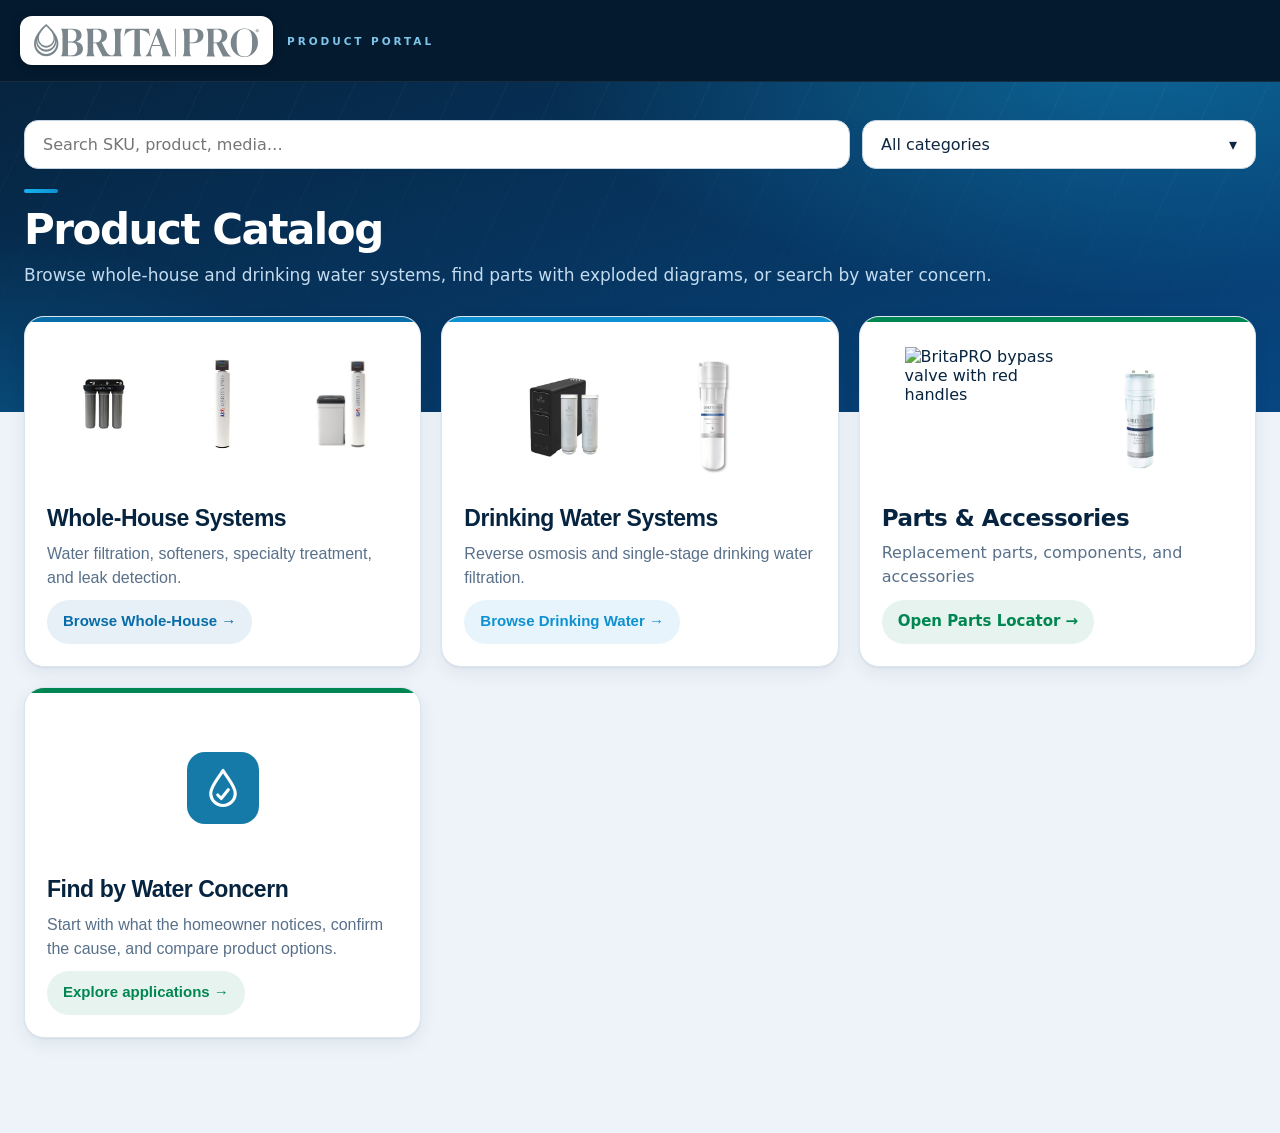
==== commit e361f9f0: "Show red-handled bypass on Parts & Accessories card" ====
--- a/index.html
+++ b/index.html
@@ -101,7 +101,7 @@
 <button class="choice" type="button" data-category="Whole-House"><div class="home-photo-group whole-house-photos"><img src="/product-images/BP_TitaniumLT_3_Stage_GREY.png" alt="BritaPRO triple-stage Titanium LT"><img src="/product-images/BP_PlatValve_CatCarbon.png" alt="BritaPRO backwashing filter"><img src="/product-images/BP_Softener.png" alt="BritaPRO softener"></div><strong>Whole-House Systems</strong><small>Water filtration, softeners, specialty treatment, and leak detection.</small><span class="action">Browse Whole-House →</span></button>
 <button class="choice" type="button" data-category="Drinking Water"><div class="home-photo-group drinking"><img src="/product-images/BP_RO_Tankless.png" alt="BritaPRO tankless reverse osmosis"><img src="/product-images/BP_SingleStage_14in_PFAS.png" alt="BritaPRO single-stage drinking water filter"></div><strong>Drinking Water Systems</strong><small>Reverse osmosis and single-stage drinking water filtration.</small><span class="action">Browse Drinking Water →</span></button>
 <a class="choice parts-locator-choice" href="/parts-locator-index.html" aria-label="Open Parts Locator">
-  <div class="home-photo-group parts-photos"><img src="https://britapro-order-portal.netlify.app/product-images/BPV4099.jpg" alt="BritaPRO bypass valve"><img src="/product-images/BP_SingleStage_10in_CTO.png" alt="Drinking water filter component"></div>
+  <div class="home-photo-group parts-photos"><img src="https://britapro-order-portal.netlify.app/BP2000.webp" alt="BritaPRO bypass valve with red handles"><img src="/product-images/BP_SingleStage_10in_CTO.png" alt="Drinking water filter component"></div>
   <strong>Parts &amp; Accessories</strong>
   <small>Replacement parts, components, and accessories</small>
   <span class="action">Open Parts Locator →</span>
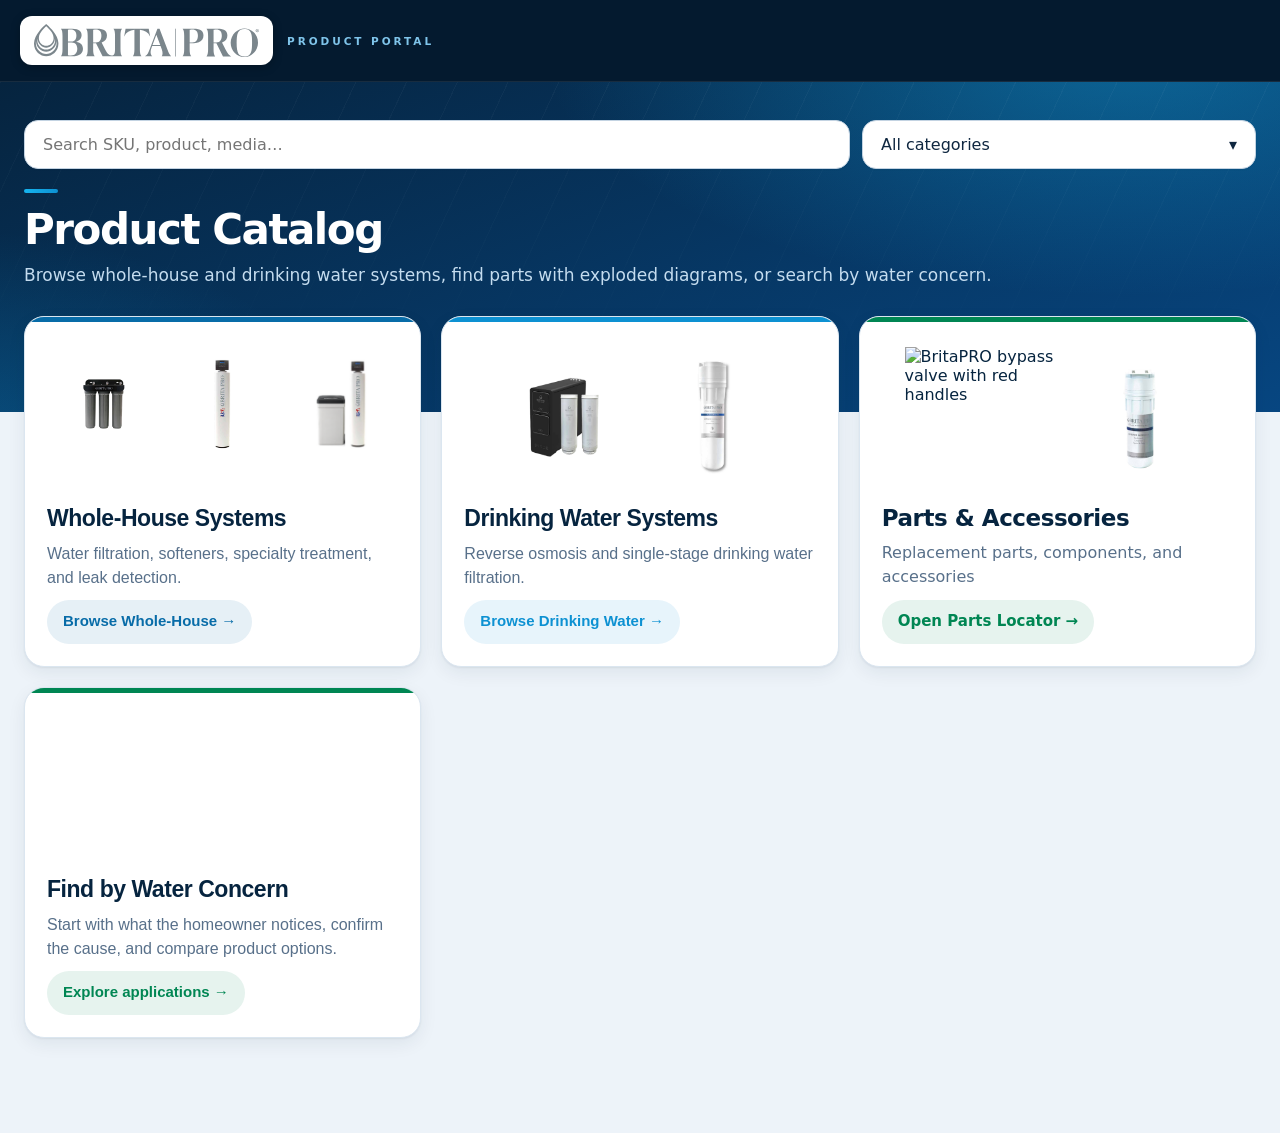
==== commit a6c03e05: "Add shareable product cards" ====
--- a/index.html
+++ b/index.html
@@ -24,7 +24,7 @@
 
 .product-detail-dialog{border:0;border-radius:16px;padding:22px;width:min(92vw,680px);max-height:90vh;overflow:auto;color:#17334b;background:#fff}
 .product-detail-dialog::backdrop{background:#12243899}
-.detail-close{display:block;margin:0 0 12px auto;border:0;border-radius:8px;padding:10px 14px;cursor:pointer;background:#eef3f6;color:#17334b;font:inherit}
+.detail-close{display:block;margin:0 0 12px auto;border:0;border-radius:8px;padding:10px 14px;cursor:pointer;background:#eef3f6;color:#17334b;font:inherit}\n.product-share-dialog{border:0;border-radius:16px;padding:22px;width:min(92vw,420px);color:#17334b;background:#fff;box-shadow:0 18px 55px #12243855}.product-share-dialog::backdrop{background:#12243899}.product-share-dialog h2{margin:0 0 8px;font-size:21px}.product-share-dialog p{margin:0 0 16px;overflow-wrap:anywhere}.product-share-actions{display:grid;gap:9px}.product-share-actions button{min-height:48px;border:0;border-radius:9px;padding:11px 14px;background:#116da3;color:#fff;font:inherit;font-weight:700;cursor:pointer}.product-share-actions button.secondary{background:#eef3f6;color:#17334b}\n@media(max-width:520px){.product-share-dialog{padding:18px;width:calc(100vw - 24px)}}
 .detail-product-image{display:block;width:100%;height:220px;min-height:0;object-fit:contain;object-position:center top;margin:0 0 18px}
 .product-detail-dialog h2{font-size:24px;line-height:1.3;margin:0 0 10px}
 .detail-sku{font-weight:750}
@@ -65,7 +65,7 @@
 .home-photo-group.parts-photos img{max-width:47%}.category-picker{position:relative;flex:1;min-width:240px}#categoryToggle{display:flex;align-items:center;justify-content:space-between;gap:12px;width:100%;height:100%;min-height:49px;padding:12px;border:1px solid #cbd8e3;border-radius:10px;background:white;color:#17304b;font:inherit;text-align:left;cursor:pointer}.category-menu{position:absolute;top:calc(100% + 6px);left:0;right:0;z-index:40;max-height:360px;overflow:auto;background:#fff;border:2px solid #075b96;border-radius:12px;box-shadow:0 14px 32px rgba(4,26,47,.34);padding:6px}.category-menu button{display:block;width:100%;border:0;border-radius:6px;background:#fff;color:#17304b;padding:11px 12px;font:inherit;text-align:left;cursor:pointer}.category-menu button+button{border-top:1px solid #e4ecf3}.category-menu button:hover,.category-menu button:focus-visible{background:#eaf3f9;outline:2px solid #0b6da5;outline-offset:-2px}.category-menu .category-menu-heading{padding:9px 12px;font-weight:750;color:#0b6497}.category-menu .category-menu-back{border-bottom:1px solid #dce6ed;border-radius:0;color:#0b6497}[hidden]{display:none!important}@media(max-width:600px){.category-picker{min-width:100%}}
 
 #search{flex:2;max-width:none;min-width:180px}
-.detail-product-image-placeholder{min-height:180px;display:grid;place-items:center;background:#f1f5f8;border:1px dashed #b8c8d4;border-radius:10px;color:#687c8c;font-size:14px;text-align:center;padding:16px;margin:12px 0}</style><link rel="stylesheet" href="/brand.css?v=20261111"><meta name="theme-color" content="#041a2f"><script src="/parts-locator-card-images.js"></script><script>if('scrollRestoration' in history)history.scrollRestoration='manual';function britaResetScroll(){window.scrollTo(0,0);requestAnimationFrame(()=>window.scrollTo(0,0))}window.addEventListener('pageshow',britaResetScroll);window.addEventListener('load',britaResetScroll);</script><style>
+.detail-product-image-placeholder{min-height:180px;display:grid;place-items:center;background:#f1f5f8;border:1px dashed #b8c8d4;border-radius:10px;color:#687c8c;font-size:14px;text-align:center;padding:16px;margin:12px 0}.application-guide-link{display:block;width:max-content;max-width:100%;margin:16px 0;padding:13px 17px;border:1px solid #b9d8e8;border-radius:12px;background:#e5f3fa;color:#075b96;font-weight:800;text-decoration:none}.application-guide-link:hover,.application-guide-link:focus-visible{background:#d6edf8;outline:2px solid #82b5d6}.application-guide-link[hidden]{display:none}</style><link rel="stylesheet" href="/brand.css?v=20261111"><meta name="theme-color" content="#041a2f"><script src="/parts-locator-card-images.js"></script><script>if('scrollRestoration' in history)history.scrollRestoration='manual';function britaResetScroll(){window.scrollTo(0,0);requestAnimationFrame(()=>window.scrollTo(0,0))}window.addEventListener('pageshow',britaResetScroll);window.addEventListener('load',britaResetScroll);</script><style>
 
 /* Catalog layout and readable controls at the browser's normal scale. */
 body{overflow-x:clip}
@@ -132,7 +132,7 @@
     <div id="concernProducts"></div>
   </div>
 </section>
-<section id="section"><div id="productCompareBar" class="public-compare-bar" aria-live="polite"></div><button class="back" type="button" id="back">← All product categories</button><h1 id="heading"></h1><p>Search products and open the corresponding sales or technical sheet.</p><div id="subcategories" class="choices" style="display:none"></div><button id="subBack" class="back" type="button" style="display:none">← Drinking Water or Whole-House categories</button><p class="count" id="count"></p><div class="grid" id="grid"></div></section>
+<section id="section"><div id="productCompareBar" class="public-compare-bar" aria-live="polite"></div><button class="back" type="button" id="back">← All product categories</button><h1 id="heading"></h1><p>Search products and open the corresponding sales or technical sheet.</p><div id="subcategories" class="choices" style="display:none"></div><button id="subBack" class="back" type="button" style="display:none">← Drinking Water or Whole-House categories</button><a id="applicationGuideLink" class="application-guide-link" href="https://britapro-order-portal.netlify.app/BP_Titanium_LT_Cartridge_Filter_Application_Guide.pdf" target="_blank" rel="noopener" hidden>Open Titanium LT Cartridge Filter Application Guide (PDF) →</a><p class="count" id="count"></p><div class="grid" id="grid"></div></section>
 </main><script>
 const $=id=>document.getElementById(id);let records=[],selected='',selectedSub='',selectedType='';
 const ORDERING_PORTAL_URL='https://britapro-order-portal.netlify.app/';
@@ -284,13 +284,6 @@
   if(label){const heading=document.createElement('h3');heading.textContent=label;section.append(heading)}
   const grid=document.createElement('div');grid.className='grid';grid.style.cssText='display:grid;grid-template-columns:repeat(auto-fit,minmax(230px,1fr));gap:16px;margin-top:16px';
   renderCards(partRecords,grid);
-  if(selectedSub==='Titanium LT'){
-   const card=document.createElement('article');card.className='card';
-   const cover=document.createElement('div');cover.className='placeholder';cover.textContent='PDF guide';
-   const title=document.createElement('h3');title.textContent='Titanium LT Cartridge Filter Application Guide';
-   const link=document.createElement('a');link.href='https://britapro-order-portal.netlify.app/BP_Titanium_LT_Cartridge_Filter_Application_Guide.pdf';link.target='_blank';link.rel='noopener';link.textContent='Open PDF';
-   card.append(cover,title,link);grid.append(card);
-  }
   section.append(grid);details.append(section);
  }
  const details=document.createElement('details');details.id='sectionParts';details.style.cssText='border:1px solid #d3e1eb;background:white;border-radius:14px;padding:16px;margin-top:22px';
@@ -308,6 +301,7 @@
  const oldParts=document.getElementById('sectionParts');if(oldParts)oldParts.remove();
  const whole=selected==='Whole-House',groupChoices=!!selected&&selected!=='All'&&!selectedSub,typeChoices=productTypeGroups[selectedSub]||null,showTypes=!!typeChoices&&!selectedType,choosing=groupChoices||showTypes;
  const sub=$('subcategories');sub.style.display=choosing?'grid':'none';$('subBack').style.display=selectedSub?'block':'none';$('subBack').textContent=selectedType?(selectedSub==='Water Softeners'?'← Softener types':selectedSub==='Backwashing Filters'?'← Backwashing filter types':selectedSub==='Reverse Osmosis (RO)'?'← Reverse Osmosis':'← NRV filter types'):'← Drinking Water or Whole-House categories';$('search').parentElement.style.display='flex';
+ $('applicationGuideLink').hidden=selectedSub!=='Titanium LT';
  const type=subcategoryTypes(selectedSub).find(t=>t.id===selectedType);$('heading').textContent=selectedType?(type?.title||selectedType):(selectedSub==='Mid-Plates'?'Filter Softener Mid-Plates':selectedSub)||names[selected]||'All Products';
  if(groupChoices){sub.replaceChildren();for(const group of (whole?wholeHouseGroups:drinkingWaterGroups)){const rows=records.filter(r=>r.category===selected&&r.subcategory===group);if(!rows.length)continue;const b=document.createElement('button');b.className='choice';b.type='button';const representative=records.find(r=>r.category===selected&&r.name===categoryPhotoNames[group])||rows[0];if(representative.imagePath){const img=document.createElement('img');img.className='category-photo';img.alt=group+' BritaPRO product';img.loading='lazy';img.src='/'+representative.imagePath.split('/').map(encodeURIComponent).join('/');img.onerror=()=>img.remove();b.append(img)}const name=document.createElement('strong');name.textContent=group==='Mid-Plates'?'Filter Softener Mid-Plates':group;const count=document.createElement('small');if(group==='Backwashing Filters'||group==='Non-Backwashing Filters (NRV)'){const systems=rows.reduce((total,row)=>total+(Array.isArray(row.skus)&&row.skus.length?row.skus.length:((row.sku||row.SKU||row.imageSku)?1:0)),0);count.textContent=systems+' '+(systems===1?'system':'systems')}else{count.textContent=rows.length+' products'}const action=document.createElement('span');action.className='action';action.textContent='Browse products →';b.append(name,count,action);b.addEventListener('click',()=>showSub(group));sub.append(b)}$('grid').replaceChildren();$('count').textContent='Choose a product category';return}
  if(showTypes){sub.replaceChildren();for(const option of typeChoices){const rows=records.filter(r=>r.category===selected&&r.subcategory===selectedSub&&r.name===option.record);if(!rows.length)continue;const b=document.createElement('button');b.className='choice filter-type-choice';b.type='button';const representative=rows[0];if(representative.imagePath){const img=document.createElement('img');img.className='category-photo';img.alt=option.title+' BritaPRO product';img.loading='lazy';img.src='/'+representative.imagePath.split('/').map(encodeURIComponent).join('/');img.onerror=()=>img.remove();b.append(img)}const name=document.createElement('strong');name.textContent=option.title;const detail=document.createElement('small');const typeCount=selectedSub==='Water Softeners'?rows.reduce((sum,row)=>sum+(row.skus?.length||1),0):rows.length;detail.textContent=option.detail+' · '+typeCount+(selectedSub==='Water Softeners'?(typeCount===1?' system':' systems'):(typeCount===1?' product':' products'));const action=document.createElement('span');action.className='action';action.textContent='Browse products →';b.append(categoryIcon(option.id),name,detail,action);b.addEventListener('click',()=>showType(option.id));sub.append(b)}$('grid').replaceChildren();$('count').textContent='Choose a product type';return}
@@ -417,14 +411,14 @@
 productDialog.setAttribute('aria-labelledby','productDetailTitle');
 document.body.append(productDialog);
 let detailReturnFocus=null,detailPushed=false;
-function productDetailUrl(sku){const url=new URL(location.href);url.searchParams.set('sku',sku);return url.pathname+url.search+url.hash}
+function productDetailUrl(sku){const url=new URL(location.href);url.search='';url.hash='';url.searchParams.set('sku',String(sku).trim().toUpperCase());return url.toString()}
 function closeProductDetail(){
  if(detailPushed){history.back();return}
  productDialog.close();
  const url=new URL(location.href);url.searchParams.delete('sku');history.replaceState(history.state,'',url.pathname+url.search+url.hash);
  detailReturnFocus?.focus({preventScroll:true});
 }
-productDialog.addEventListener('cancel',e=>{e.preventDefault();closeProductDetail()});
+const productShareDialog=document.createElement('dialog');productShareDialog.className='product-share-dialog';productShareDialog.setAttribute('aria-labelledby','productShareTitle');document.body.append(productShareDialog);\nfunction productShareUrl(sku){return productDetailUrl(sku)}\nfunction copyProductLink(url){if(navigator.clipboard?.writeText)return navigator.clipboard.writeText(url);const input=document.createElement('textarea');input.value=url;input.setAttribute('readonly','');input.style.position='fixed';input.style.opacity='0';document.body.append(input);input.select();const copied=document.execCommand('copy');input.remove();return copied?Promise.resolve():Promise.reject(new Error('Copy unavailable'))}\nasync function shareProduct(sku,name){const url=productShareUrl(sku),title=name||'BritaPRO '+sku,text='BritaPRO Product Portal — '+title+' ('+sku+')';if(navigator.share){try{await navigator.share({title,text,url})}catch(error){if(error.name!=='AbortError')console.warn('Product sharing was not completed',error)}return}try{await copyProductLink(url);window.alert('Product link copied.')}catch{window.prompt('Copy this product link:',url)}}\nfunction openProductShareOptions(sku,name){const url=productShareUrl(sku),heading=document.createElement('h2');heading.id='productShareTitle';heading.textContent='Share product';const description=document.createElement('p');description.textContent=(name||'BritaPRO product')+' · '+sku;const actions=document.createElement('div');actions.className='product-share-actions';const share=document.createElement('button');share.type='button';share.textContent='Share…';share.addEventListener('click',()=>{productShareDialog.close();shareProduct(sku,name)});const copy=document.createElement('button');copy.type='button';copy.className='secondary';copy.textContent='Copy link';copy.addEventListener('click',async()=>{try{await copyProductLink(url);copy.textContent='Link copied';setTimeout(()=>productShareDialog.close(),700)}catch{window.prompt('Copy this product link:',url)}});const close=document.createElement('button');close.type='button';close.className='secondary';close.textContent='Cancel';close.addEventListener('click',()=>productShareDialog.close());actions.append(share,copy,close);productShareDialog.replaceChildren(heading,description,actions);if(!productShareDialog.open)productShareDialog.showModal()}\nfunction enableLongPressShare(card,record,skus){let timer=0,startX=0,startY=0,triggered=false;const skuFor=target=>{const link=target.closest?.('.product-sku a');if(link){try{return new URL(link.href,location.href).searchParams.get('sku')||skus[0]}catch{}}return skus[0]};const isControl=target=>!!target.closest?.('a:not(.product-sku a),button,input,select,textarea');card.addEventListener('pointerdown',event=>{if(event.pointerType!=='touch'&&event.button!==0||isControl(event.target)||!skus.length)return;startX=event.clientX;startY=event.clientY;triggered=false;const sku=skuFor(event.target);timer=setTimeout(()=>{triggered=true;openProductShareOptions(sku,record.name)},550)});const clear=()=>{clearTimeout(timer);timer=0};card.addEventListener('pointermove',event=>{if(Math.hypot(event.clientX-startX,event.clientY-startY)>12)clear()});card.addEventListener('pointerup',clear);card.addEventListener('pointercancel',clear);card.addEventListener('pointerleave',clear);card.addEventListener('contextmenu',event=>{if(isControl(event.target)||!skus.length)return;event.preventDefault();openProductShareOptions(skuFor(event.target),record.name)});card.addEventListener('click',event=>{if(triggered){event.preventDefault();event.stopPropagation();triggered=false}},true)}\nproductDialog.addEventListener('cancel',e=>{e.preventDefault();closeProductDetail()});
 productDialog.addEventListener('click',e=>{if(e.target===productDialog){const b=productDialog.getBoundingClientRect();if(e.clientX<b.left||e.clientX>b.right||e.clientY<b.top||e.clientY>b.bottom)closeProductDetail()}});
 const WARRANTY_FORMS={
  wholeHouse:{path:'https://britapro-support-portal.netlify.app/warranty/BritaPRO_Platinum_Series_10_Year_Fillable_Warranty.pdf',formLabel:'10-Year Whole-House'},
@@ -456,7 +450,7 @@
  const spec=specificationsBySku.get(id);
  if(!productDialog.open)detailReturnFocus=document.activeElement;
  const body=document.createElement('div');
- const close=document.createElement('button');close.type='button';close.className='detail-close';close.textContent='Close ×';close.addEventListener('click',closeProductDetail);body.append(close);
+ const close=document.createElement('button');close.type='button';close.className='detail-close';close.textContent='Close ×';close.addEventListener('click',closeProductDetail);body.append(close);\n const shareButton=document.createElement('button');shareButton.type='button';shareButton.className='detail-close';shareButton.textContent='Share product';shareButton.setAttribute('aria-label','Share '+(spec?.name||record?.name||id));shareButton.addEventListener('click',()=>openProductShareOptions(id,spec?.name||record?.name||id));body.append(shareButton);
  const locatorImageData=window.BRITAPRO_PART_LOCATOR_IMAGES;
  const locatorPhoto=locatorImageData?.photos?.[id]||(locatorImageData?.localOrderPhotos?.includes(id)?locatorImageData.orderBase+encodeURIComponent(id)+'.webp':'');
  if(locatorPhoto||record?.imagePath){
@@ -502,7 +496,7 @@
  }
 }
 
-function renderCards(rows, grid){grid.replaceChildren();for(const r of rows){const box=document.createElement('article');box.className='card';const placeholder=document.createElement('div');placeholder.className='placeholder';placeholder.textContent='BritaPRO product photo coming soon';if(r.imagePath){const img=document.createElement('img');img.className='product-image';img.alt='BritaPRO '+r.name+' product image';img.loading='lazy';img.src='/'+r.imagePath.split('/').map(encodeURIComponent).join('/');img.onerror=()=>img.replaceWith(placeholder);box.append(img);if(r.imageNote){const note=document.createElement('span');note.className='photo-note';note.textContent=r.imageNote;box.append(note)}}else{box.append(placeholder)}const h=document.createElement('h3');h.textContent=r.name;box.append(h);const skus=r.skus?.length?r.skus:[r.sku||r.SKU||r.imageSku].filter(Boolean);const skuLabel=document.createElement('div');skuLabel.className='product-sku';if(skus.length){skuLabel.append(document.createTextNode(r.skuLabels?'Configurations: ':skus.length===1?'SKU: ':'Available Sizes: '));skus.forEach((sku,index)=>{if(index)skuLabel.append(document.createTextNode(' · '));const link=document.createElement('a');link.href=productDetailUrl(sku);link.addEventListener('click',event=>{if(event.button===0&&!event.ctrlKey&&!event.metaKey&&!event.shiftKey&&!event.altKey){event.preventDefault();openProductDetail(sku,true)}});link.textContent=r.skuLabels?.[sku]?r.skuLabels[sku]+': '+sku:sku;link.setAttribute('aria-label','View '+sku+' product details in BritaPRO Product Portal');skuLabel.append(link)})}else{skuLabel.textContent='SKU confirmation pending'}box.append(skuLabel);appendComparisonControls(box,skus);const docs=[];for(const [path,title,desc] of [[r.path,'Sales Sheet','Product overview'],[r.brochurePath,'Brochure','Product literature'],[r.techPath,'Technical Sheet','Specifications'],[r.manualPath,'Installation Manual','Installation instructions']]){if(path)docs.push({path,title,desc})}const warranty=warrantyForProduct(r);if(warranty)docs.push({path:warranty.path,title:'Warranty & Registration',desc:warranty.formLabel+' · Fillable form'});const makeDocLink=({path,title,desc})=>{const link=document.createElement('a');link.className='doc-link';link.href=path.startsWith('https://')||path.startsWith('http://')?path:'/'+path.split('/').map(encodeURIComponent).join('/');link.target='_blank';link.rel='noopener';link.setAttribute('aria-label','Open '+title+' PDF');const icon=document.createElement('span');icon.className='doc-icon';const docKind=/startup|procedure/i.test(title)?'startup':/installation guide/i.test(title)?'guide':/installation manual/i.test(title)?'manual':/technical/i.test(title)?'technical':/brochure/i.test(title)?'brochure':'sales';const docIcons={sales:['#176fa5','<rect x="4" y="3" width="16" height="18" rx="2"/><path d="M8 16v-4m4 4V8m4 8v-6"/>'],brochure:['#147f70','<path d="M12 6c-3-2-6-2-9-1v14c3-1 6-1 9 1 3-2 6-2 9-1V5c-3-1-6-1-9 1zM12 6v14"/>'],technical:['#5967a4','<path d="M6 3h9l4 4v14H6a2 2 0 0 1-2-2V5a2 2 0 0 1 2-2zM15 3v5h4M8 12h8M8 16h5"/><circle cx="16" cy="16" r="2"/>'],manual:['#a66a1e','<path d="M5 4h13a2 2 0 0 1 2 2v15H7a3 3 0 0 1-3-3V6a2 2 0 0 1 1-2zM4 18a3 3 0 0 1 3-3h13M9 8h7m-7 3h5"/>'],guide:['#147f70','<rect x="4" y="3" width="16" height="18" rx="2"/><path d="M8 12l3 3 5-6M8 7h8"/>'],startup:['#b64c55','<circle cx="12" cy="12" r="9"/><path d="M10 8l6 4-6 4z"/>']};const [docColor,docPath]=docIcons[docKind];icon.style.background=docColor;icon.style.color='#fff';icon.innerHTML='<svg viewBox="0 0 24 24" fill="none" stroke="currentColor" stroke-width="1.9" stroke-linecap="round" stroke-linejoin="round" aria-hidden="true">'+docPath+'</svg>';const meta=document.createElement('span');meta.className='doc-meta';const name=document.createElement('span');name.className='doc-title';name.textContent=title;const type=document.createElement('span');type.className='doc-type';type.textContent=desc+' · PDF';meta.append(name,type);const arrow=document.createElement('span');arrow.className='doc-arrow';arrow.textContent='↗';link.append(icon,meta,arrow);return link};if(docs.length){const list=document.createElement('div');list.className='doc-list';docs.forEach(doc=>list.append(makeDocLink(doc)));box.append(list)}if(r.guidePaths?.length){const heading=document.createElement('div');heading.className='doc-heading';heading.textContent='Installation & Startup';box.append(heading);const list=document.createElement('div');list.className='doc-list';for(const guide of r.guidePaths){list.append(makeDocLink({path:guide.path,title:guide.label,desc:'Installation & startup'}))}box.append(list)}grid.append(box)}}
+function renderCards(rows, grid){grid.replaceChildren();for(const r of rows){const box=document.createElement('article');box.className='card';const placeholder=document.createElement('div');placeholder.className='placeholder';placeholder.textContent='BritaPRO product photo coming soon';if(r.imagePath){const img=document.createElement('img');img.className='product-image';img.alt='BritaPRO '+r.name+' product image';img.loading='lazy';img.src='/'+r.imagePath.split('/').map(encodeURIComponent).join('/');img.onerror=()=>img.replaceWith(placeholder);box.append(img);if(r.imageNote){const note=document.createElement('span');note.className='photo-note';note.textContent=r.imageNote;box.append(note)}}else{box.append(placeholder)}const h=document.createElement('h3');h.textContent=r.name;box.append(h);const skus=r.skus?.length?r.skus:[r.sku||r.SKU||r.imageSku].filter(Boolean);enableLongPressShare(box,r,skus);const skuLabel=document.createElement('div');skuLabel.className='product-sku';if(skus.length){skuLabel.append(document.createTextNode(r.skuLabels?'Configurations: ':skus.length===1?'SKU: ':'Available Sizes: '));skus.forEach((sku,index)=>{if(index)skuLabel.append(document.createTextNode(' · '));const link=document.createElement('a');link.href=productDetailUrl(sku);link.addEventListener('click',event=>{if(event.button===0&&!event.ctrlKey&&!event.metaKey&&!event.shiftKey&&!event.altKey){event.preventDefault();openProductDetail(sku,true)}});link.textContent=r.skuLabels?.[sku]?r.skuLabels[sku]+': '+sku:sku;link.setAttribute('aria-label','View '+sku+' product details in BritaPRO Product Portal');skuLabel.append(link)})}else{skuLabel.textContent='SKU confirmation pending'}box.append(skuLabel);appendComparisonControls(box,skus);const docs=[];for(const [path,title,desc] of [[r.path,'Sales Sheet','Product overview'],[r.brochurePath,'Brochure','Product literature'],[r.techPath,'Technical Sheet','Specifications'],[r.manualPath,'Installation Manual','Installation instructions']]){if(path)docs.push({path,title,desc})}const warranty=warrantyForProduct(r);if(warranty)docs.push({path:warranty.path,title:'Warranty & Registration',desc:warranty.formLabel+' · Fillable form'});const makeDocLink=({path,title,desc})=>{const link=document.createElement('a');link.className='doc-link';link.href=path.startsWith('https://')||path.startsWith('http://')?path:'/'+path.split('/').map(encodeURIComponent).join('/');link.target='_blank';link.rel='noopener';link.setAttribute('aria-label','Open '+title+' PDF');const icon=document.createElement('span');icon.className='doc-icon';const docKind=/startup|procedure/i.test(title)?'startup':/installation guide/i.test(title)?'guide':/installation manual/i.test(title)?'manual':/technical/i.test(title)?'technical':/brochure/i.test(title)?'brochure':'sales';const docIcons={sales:['#176fa5','<rect x="4" y="3" width="16" height="18" rx="2"/><path d="M8 16v-4m4 4V8m4 8v-6"/>'],brochure:['#147f70','<path d="M12 6c-3-2-6-2-9-1v14c3-1 6-1 9 1 3-2 6-2 9-1V5c-3-1-6-1-9 1zM12 6v14"/>'],technical:['#5967a4','<path d="M6 3h9l4 4v14H6a2 2 0 0 1-2-2V5a2 2 0 0 1 2-2zM15 3v5h4M8 12h8M8 16h5"/><circle cx="16" cy="16" r="2"/>'],manual:['#a66a1e','<path d="M5 4h13a2 2 0 0 1 2 2v15H7a3 3 0 0 1-3-3V6a2 2 0 0 1 1-2zM4 18a3 3 0 0 1 3-3h13M9 8h7m-7 3h5"/>'],guide:['#147f70','<rect x="4" y="3" width="16" height="18" rx="2"/><path d="M8 12l3 3 5-6M8 7h8"/>'],startup:['#b64c55','<circle cx="12" cy="12" r="9"/><path d="M10 8l6 4-6 4z"/>']};const [docColor,docPath]=docIcons[docKind];icon.style.background=docColor;icon.style.color='#fff';icon.innerHTML='<svg viewBox="0 0 24 24" fill="none" stroke="currentColor" stroke-width="1.9" stroke-linecap="round" stroke-linejoin="round" aria-hidden="true">'+docPath+'</svg>';const meta=document.createElement('span');meta.className='doc-meta';const name=document.createElement('span');name.className='doc-title';name.textContent=title;const type=document.createElement('span');type.className='doc-type';type.textContent=desc+' · PDF';meta.append(name,type);const arrow=document.createElement('span');arrow.className='doc-arrow';arrow.textContent='↗';link.append(icon,meta,arrow);return link};if(docs.length){const list=document.createElement('div');list.className='doc-list';docs.forEach(doc=>list.append(makeDocLink(doc)));box.append(list)}if(r.guidePaths?.length){const heading=document.createElement('div');heading.className='doc-heading';heading.textContent='Installation & Startup';box.append(heading);const list=document.createElement('div');list.className='doc-list';for(const guide of r.guidePaths){list.append(makeDocLink({path:guide.path,title:guide.label,desc:'Installation & startup'}))}box.append(list)}grid.append(box)}}
 $('openConcerns').querySelector('.concern-visual').append(categoryIcon('drinking'));
 document.querySelectorAll('[data-category]').forEach(b=>b.addEventListener('click',()=>show(b.dataset.category)));$('back').addEventListener('click',()=>show(''));$('subBack').addEventListener('click',()=>selectedType?showType(''):showSub(''));$('search').addEventListener('input',runCatalogSearch);
 function runCatalogSearch(){
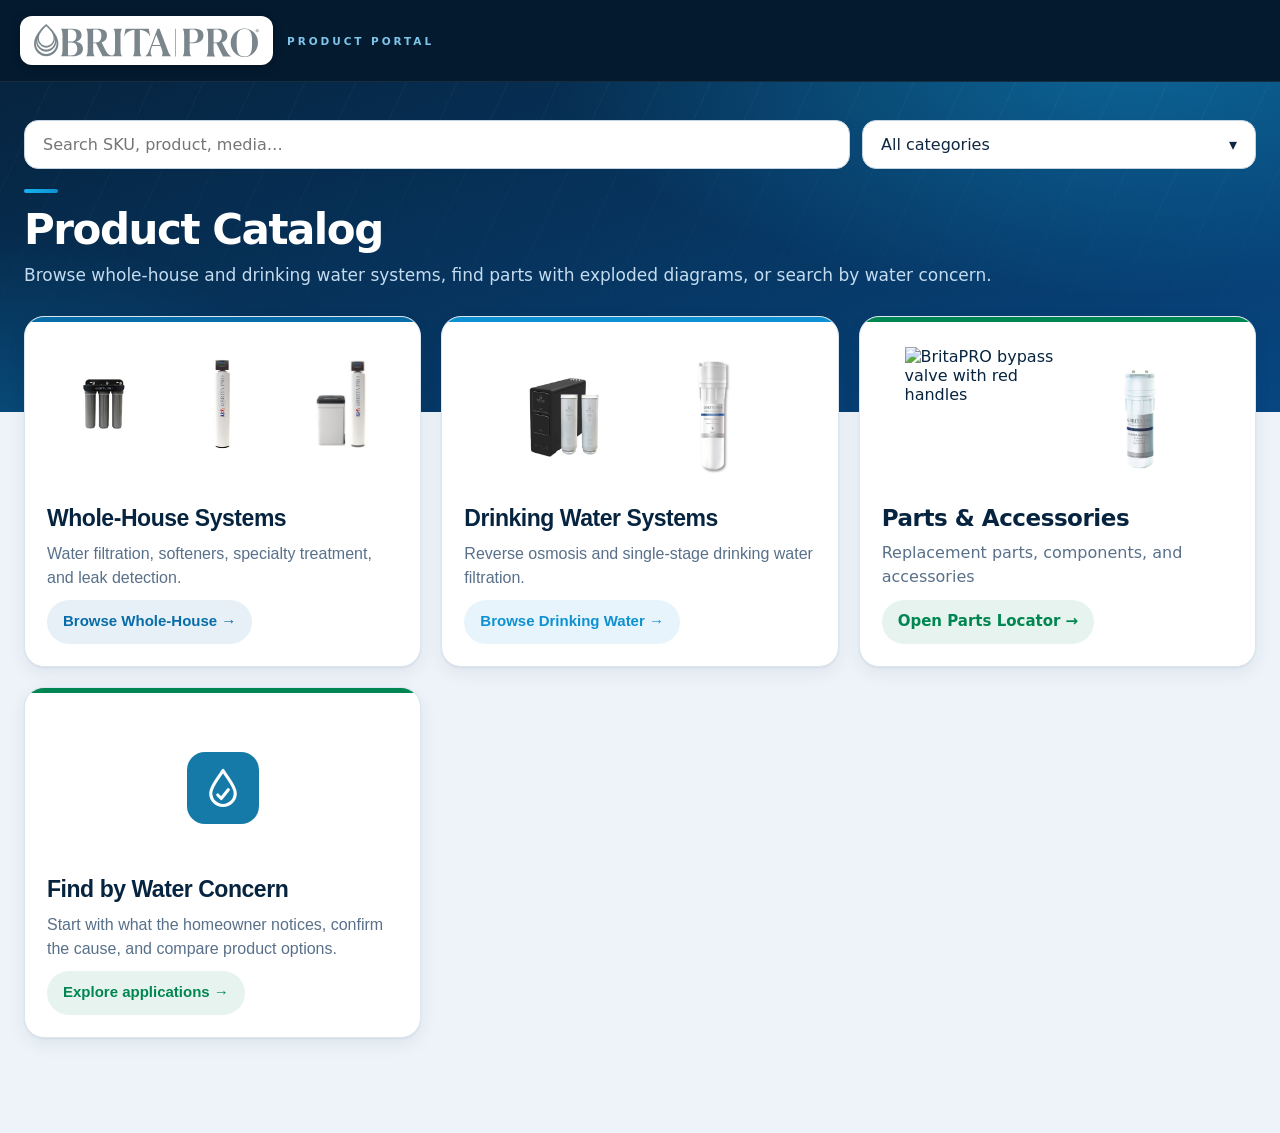
==== commit 6aad2639: "Fix remaining share script line breaks" ====
--- a/index.html
+++ b/index.html
@@ -24,7 +24,9 @@
 
 .product-detail-dialog{border:0;border-radius:16px;padding:22px;width:min(92vw,680px);max-height:90vh;overflow:auto;color:#17334b;background:#fff}
 .product-detail-dialog::backdrop{background:#12243899}
-.detail-close{display:block;margin:0 0 12px auto;border:0;border-radius:8px;padding:10px 14px;cursor:pointer;background:#eef3f6;color:#17334b;font:inherit}\n.product-share-dialog{border:0;border-radius:16px;padding:22px;width:min(92vw,420px);color:#17334b;background:#fff;box-shadow:0 18px 55px #12243855}.product-share-dialog::backdrop{background:#12243899}.product-share-dialog h2{margin:0 0 8px;font-size:21px}.product-share-dialog p{margin:0 0 16px;overflow-wrap:anywhere}.product-share-actions{display:grid;gap:9px}.product-share-actions button{min-height:48px;border:0;border-radius:9px;padding:11px 14px;background:#116da3;color:#fff;font:inherit;font-weight:700;cursor:pointer}.product-share-actions button.secondary{background:#eef3f6;color:#17334b}\n@media(max-width:520px){.product-share-dialog{padding:18px;width:calc(100vw - 24px)}}
+.detail-close{display:block;margin:0 0 12px auto;border:0;border-radius:8px;padding:10px 14px;cursor:pointer;background:#eef3f6;color:#17334b;font:inherit}
+.product-share-dialog{border:0;border-radius:16px;padding:22px;width:min(92vw,420px);color:#17334b;background:#fff;box-shadow:0 18px 55px #12243855}.product-share-dialog::backdrop{background:#12243899}.product-share-dialog h2{margin:0 0 8px;font-size:21px}.product-share-dialog p{margin:0 0 16px;overflow-wrap:anywhere}.product-share-actions{display:grid;gap:9px}.product-share-actions button{min-height:48px;border:0;border-radius:9px;padding:11px 14px;background:#116da3;color:#fff;font:inherit;font-weight:700;cursor:pointer}.product-share-actions button.secondary{background:#eef3f6;color:#17334b}
+@media(max-width:520px){.product-share-dialog{padding:18px;width:calc(100vw - 24px)}}
 .detail-product-image{display:block;width:100%;height:220px;min-height:0;object-fit:contain;object-position:center top;margin:0 0 18px}
 .product-detail-dialog h2{font-size:24px;line-height:1.3;margin:0 0 10px}
 .detail-sku{font-weight:750}
@@ -418,7 +420,13 @@
  const url=new URL(location.href);url.searchParams.delete('sku');history.replaceState(history.state,'',url.pathname+url.search+url.hash);
  detailReturnFocus?.focus({preventScroll:true});
 }
-const productShareDialog=document.createElement('dialog');productShareDialog.className='product-share-dialog';productShareDialog.setAttribute('aria-labelledby','productShareTitle');document.body.append(productShareDialog);\nfunction productShareUrl(sku){return productDetailUrl(sku)}\nfunction copyProductLink(url){if(navigator.clipboard?.writeText)return navigator.clipboard.writeText(url);const input=document.createElement('textarea');input.value=url;input.setAttribute('readonly','');input.style.position='fixed';input.style.opacity='0';document.body.append(input);input.select();const copied=document.execCommand('copy');input.remove();return copied?Promise.resolve():Promise.reject(new Error('Copy unavailable'))}\nasync function shareProduct(sku,name){const url=productShareUrl(sku),title=name||'BritaPRO '+sku,text='BritaPRO Product Portal — '+title+' ('+sku+')';if(navigator.share){try{await navigator.share({title,text,url})}catch(error){if(error.name!=='AbortError')console.warn('Product sharing was not completed',error)}return}try{await copyProductLink(url);window.alert('Product link copied.')}catch{window.prompt('Copy this product link:',url)}}\nfunction openProductShareOptions(sku,name){const url=productShareUrl(sku),heading=document.createElement('h2');heading.id='productShareTitle';heading.textContent='Share product';const description=document.createElement('p');description.textContent=(name||'BritaPRO product')+' · '+sku;const actions=document.createElement('div');actions.className='product-share-actions';const share=document.createElement('button');share.type='button';share.textContent='Share…';share.addEventListener('click',()=>{productShareDialog.close();shareProduct(sku,name)});const copy=document.createElement('button');copy.type='button';copy.className='secondary';copy.textContent='Copy link';copy.addEventListener('click',async()=>{try{await copyProductLink(url);copy.textContent='Link copied';setTimeout(()=>productShareDialog.close(),700)}catch{window.prompt('Copy this product link:',url)}});const close=document.createElement('button');close.type='button';close.className='secondary';close.textContent='Cancel';close.addEventListener('click',()=>productShareDialog.close());actions.append(share,copy,close);productShareDialog.replaceChildren(heading,description,actions);if(!productShareDialog.open)productShareDialog.showModal()}\nfunction enableLongPressShare(card,record,skus){let timer=0,startX=0,startY=0,triggered=false;const skuFor=target=>{const link=target.closest?.('.product-sku a');if(link){try{return new URL(link.href,location.href).searchParams.get('sku')||skus[0]}catch{}}return skus[0]};const isControl=target=>!!target.closest?.('a:not(.product-sku a),button,input,select,textarea');card.addEventListener('pointerdown',event=>{if(event.pointerType!=='touch'&&event.button!==0||isControl(event.target)||!skus.length)return;startX=event.clientX;startY=event.clientY;triggered=false;const sku=skuFor(event.target);timer=setTimeout(()=>{triggered=true;openProductShareOptions(sku,record.name)},550)});const clear=()=>{clearTimeout(timer);timer=0};card.addEventListener('pointermove',event=>{if(Math.hypot(event.clientX-startX,event.clientY-startY)>12)clear()});card.addEventListener('pointerup',clear);card.addEventListener('pointercancel',clear);card.addEventListener('pointerleave',clear);card.addEventListener('contextmenu',event=>{if(isControl(event.target)||!skus.length)return;event.preventDefault();openProductShareOptions(skuFor(event.target),record.name)});card.addEventListener('click',event=>{if(triggered){event.preventDefault();event.stopPropagation();triggered=false}},true)}\nproductDialog.addEventListener('cancel',e=>{e.preventDefault();closeProductDetail()});
+const productShareDialog=document.createElement('dialog');productShareDialog.className='product-share-dialog';productShareDialog.setAttribute('aria-labelledby','productShareTitle');document.body.append(productShareDialog);
+function productShareUrl(sku){return productDetailUrl(sku)}
+function copyProductLink(url){if(navigator.clipboard?.writeText)return navigator.clipboard.writeText(url);const input=document.createElement('textarea');input.value=url;input.setAttribute('readonly','');input.style.position='fixed';input.style.opacity='0';document.body.append(input);input.select();const copied=document.execCommand('copy');input.remove();return copied?Promise.resolve():Promise.reject(new Error('Copy unavailable'))}
+async function shareProduct(sku,name){const url=productShareUrl(sku),title=name||'BritaPRO '+sku,text='BritaPRO Product Portal — '+title+' ('+sku+')';if(navigator.share){try{await navigator.share({title,text,url})}catch(error){if(error.name!=='AbortError')console.warn('Product sharing was not completed',error)}return}try{await copyProductLink(url);window.alert('Product link copied.')}catch{window.prompt('Copy this product link:',url)}}
+function openProductShareOptions(sku,name){const url=productShareUrl(sku),heading=document.createElement('h2');heading.id='productShareTitle';heading.textContent='Share product';const description=document.createElement('p');description.textContent=(name||'BritaPRO product')+' · '+sku;const actions=document.createElement('div');actions.className='product-share-actions';const share=document.createElement('button');share.type='button';share.textContent='Share…';share.addEventListener('click',()=>{productShareDialog.close();shareProduct(sku,name)});const copy=document.createElement('button');copy.type='button';copy.className='secondary';copy.textContent='Copy link';copy.addEventListener('click',async()=>{try{await copyProductLink(url);copy.textContent='Link copied';setTimeout(()=>productShareDialog.close(),700)}catch{window.prompt('Copy this product link:',url)}});const close=document.createElement('button');close.type='button';close.className='secondary';close.textContent='Cancel';close.addEventListener('click',()=>productShareDialog.close());actions.append(share,copy,close);productShareDialog.replaceChildren(heading,description,actions);if(!productShareDialog.open)productShareDialog.showModal()}
+function enableLongPressShare(card,record,skus){let timer=0,startX=0,startY=0,triggered=false;const skuFor=target=>{const link=target.closest?.('.product-sku a');if(link){try{return new URL(link.href,location.href).searchParams.get('sku')||skus[0]}catch{}}return skus[0]};const isControl=target=>!!target.closest?.('button,input,select,textarea')||!!target.closest?.('a')&&!target.closest?.('.product-sku a');card.addEventListener('pointerdown',event=>{if(event.pointerType!=='touch'&&event.button!==0||isControl(event.target)||!skus.length)return;startX=event.clientX;startY=event.clientY;triggered=false;const sku=skuFor(event.target);timer=setTimeout(()=>{triggered=true;openProductShareOptions(sku,record.name)},550)});const clear=()=>{clearTimeout(timer);timer=0};card.addEventListener('pointermove',event=>{if(Math.hypot(event.clientX-startX,event.clientY-startY)>12)clear()});card.addEventListener('pointerup',clear);card.addEventListener('pointercancel',clear);card.addEventListener('pointerleave',clear);card.addEventListener('contextmenu',event=>{if(isControl(event.target)||!skus.length)return;event.preventDefault();openProductShareOptions(skuFor(event.target),record.name)});card.addEventListener('click',event=>{if(triggered){event.preventDefault();event.stopPropagation();triggered=false}},true)}
+productDialog.addEventListener('cancel',e=>{e.preventDefault();closeProductDetail()});
 productDialog.addEventListener('click',e=>{if(e.target===productDialog){const b=productDialog.getBoundingClientRect();if(e.clientX<b.left||e.clientX>b.right||e.clientY<b.top||e.clientY>b.bottom)closeProductDetail()}});
 const WARRANTY_FORMS={
  wholeHouse:{path:'https://britapro-support-portal.netlify.app/warranty/BritaPRO_Platinum_Series_10_Year_Fillable_Warranty.pdf',formLabel:'10-Year Whole-House'},
@@ -450,7 +458,8 @@
  const spec=specificationsBySku.get(id);
  if(!productDialog.open)detailReturnFocus=document.activeElement;
  const body=document.createElement('div');
- const close=document.createElement('button');close.type='button';close.className='detail-close';close.textContent='Close ×';close.addEventListener('click',closeProductDetail);body.append(close);\n const shareButton=document.createElement('button');shareButton.type='button';shareButton.className='detail-close';shareButton.textContent='Share product';shareButton.setAttribute('aria-label','Share '+(spec?.name||record?.name||id));shareButton.addEventListener('click',()=>openProductShareOptions(id,spec?.name||record?.name||id));body.append(shareButton);
+ const close=document.createElement('button');close.type='button';close.className='detail-close';close.textContent='Close ×';close.addEventListener('click',closeProductDetail);body.append(close);
+ const shareButton=document.createElement('button');shareButton.type='button';shareButton.className='detail-close';shareButton.textContent='Share product';shareButton.setAttribute('aria-label','Share '+(spec?.name||record?.name||id));shareButton.addEventListener('click',()=>openProductShareOptions(id,spec?.name||record?.name||id));body.append(shareButton);
  const locatorImageData=window.BRITAPRO_PART_LOCATOR_IMAGES;
  const locatorPhoto=locatorImageData?.photos?.[id]||(locatorImageData?.localOrderPhotos?.includes(id)?locatorImageData.orderBase+encodeURIComponent(id)+'.webp':'');
  if(locatorPhoto||record?.imagePath){
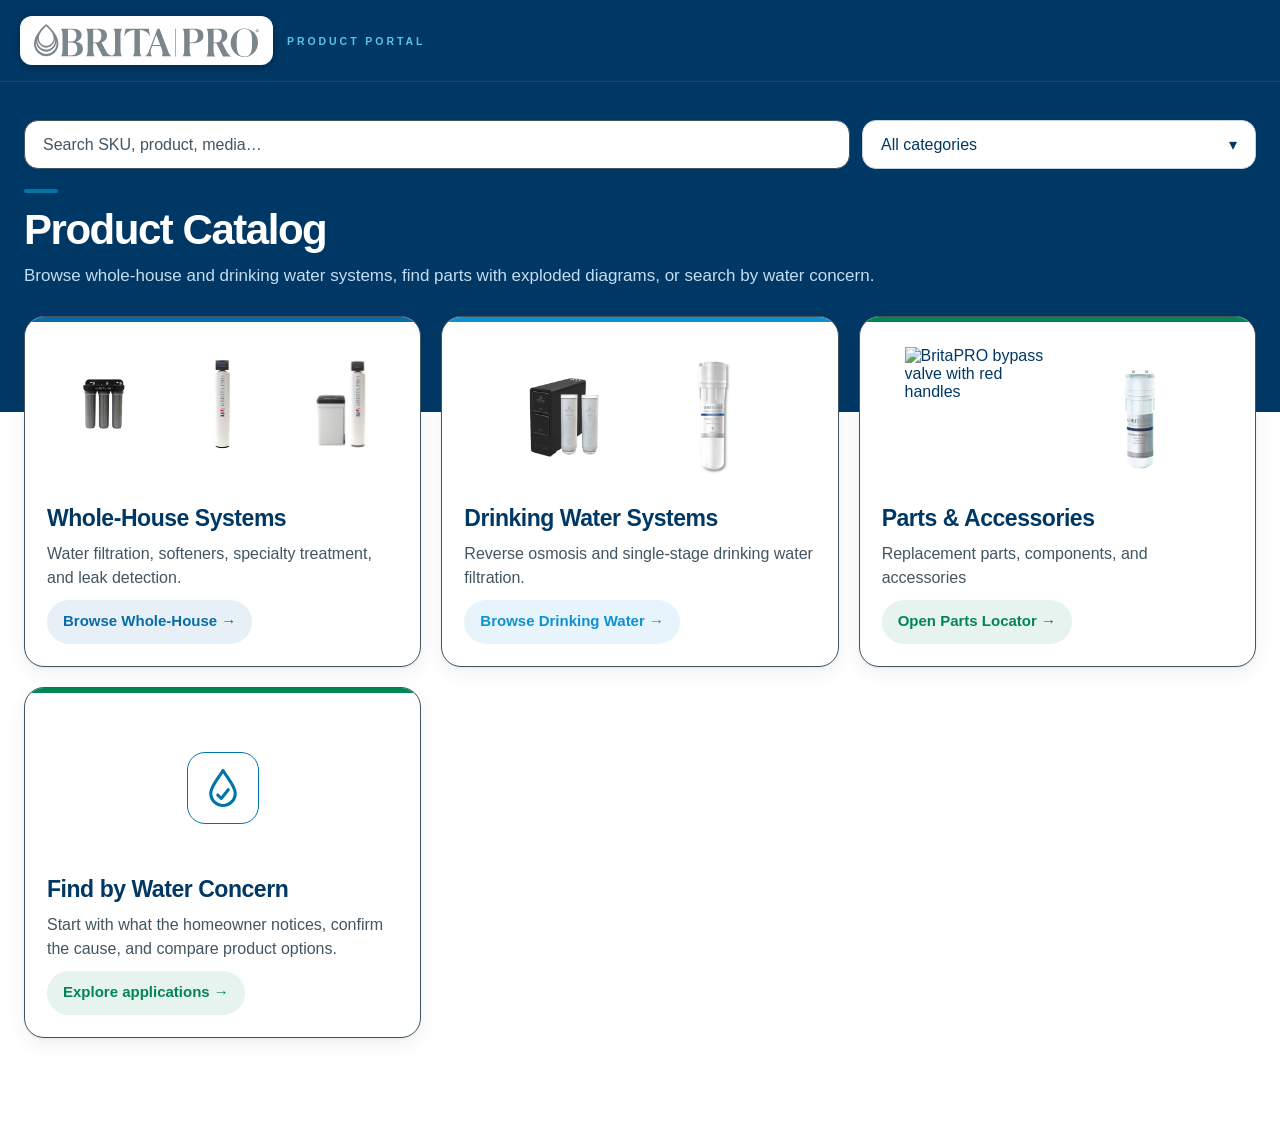
==== commit 50250db1: "Set portal browser theme to Brita Blue" ====
--- a/index.html
+++ b/index.html
@@ -67,7 +67,7 @@
 .home-photo-group.parts-photos img{max-width:47%}.category-picker{position:relative;flex:1;min-width:240px}#categoryToggle{display:flex;align-items:center;justify-content:space-between;gap:12px;width:100%;height:100%;min-height:49px;padding:12px;border:1px solid #cbd8e3;border-radius:10px;background:white;color:#17304b;font:inherit;text-align:left;cursor:pointer}.category-menu{position:absolute;top:calc(100% + 6px);left:0;right:0;z-index:40;max-height:360px;overflow:auto;background:#fff;border:2px solid #075b96;border-radius:12px;box-shadow:0 14px 32px rgba(4,26,47,.34);padding:6px}.category-menu button{display:block;width:100%;border:0;border-radius:6px;background:#fff;color:#17304b;padding:11px 12px;font:inherit;text-align:left;cursor:pointer}.category-menu button+button{border-top:1px solid #e4ecf3}.category-menu button:hover,.category-menu button:focus-visible{background:#eaf3f9;outline:2px solid #0b6da5;outline-offset:-2px}.category-menu .category-menu-heading{padding:9px 12px;font-weight:750;color:#0b6497}.category-menu .category-menu-back{border-bottom:1px solid #dce6ed;border-radius:0;color:#0b6497}[hidden]{display:none!important}@media(max-width:600px){.category-picker{min-width:100%}}
 
 #search{flex:2;max-width:none;min-width:180px}
-.detail-product-image-placeholder{min-height:180px;display:grid;place-items:center;background:#f1f5f8;border:1px dashed #b8c8d4;border-radius:10px;color:#687c8c;font-size:14px;text-align:center;padding:16px;margin:12px 0}.application-guide-link{display:block;width:max-content;max-width:100%;margin:16px 0;padding:13px 17px;border:1px solid #b9d8e8;border-radius:12px;background:#e5f3fa;color:#075b96;font-weight:800;text-decoration:none}.application-guide-link:hover,.application-guide-link:focus-visible{background:#d6edf8;outline:2px solid #82b5d6}.application-guide-link[hidden]{display:none}</style><link rel="stylesheet" href="/brand.css?v=20261111"><meta name="theme-color" content="#041a2f"><script src="/parts-locator-card-images.js"></script><script>if('scrollRestoration' in history)history.scrollRestoration='manual';function britaResetScroll(){window.scrollTo(0,0);requestAnimationFrame(()=>window.scrollTo(0,0))}window.addEventListener('pageshow',britaResetScroll);window.addEventListener('load',britaResetScroll);</script><style>
+.detail-product-image-placeholder{min-height:180px;display:grid;place-items:center;background:#f1f5f8;border:1px dashed #b8c8d4;border-radius:10px;color:#687c8c;font-size:14px;text-align:center;padding:16px;margin:12px 0}.application-guide-link{display:block;width:max-content;max-width:100%;margin:16px 0;padding:13px 17px;border:1px solid #b9d8e8;border-radius:12px;background:#e5f3fa;color:#075b96;font-weight:800;text-decoration:none}.application-guide-link:hover,.application-guide-link:focus-visible{background:#d6edf8;outline:2px solid #82b5d6}.application-guide-link[hidden]{display:none}</style><link rel="stylesheet" href="/brand.css?v=20261118-brand"><meta name="theme-color" content="#003865"><script src="/parts-locator-card-images.js"></script><script>if('scrollRestoration' in history)history.scrollRestoration='manual';function britaResetScroll(){window.scrollTo(0,0);requestAnimationFrame(()=>window.scrollTo(0,0))}window.addEventListener('pageshow',britaResetScroll);window.addEventListener('load',britaResetScroll);</script><style>
 
 /* Catalog layout and readable controls at the browser's normal scale. */
 body{overflow-x:clip}
--- a/brand.css
+++ b/brand.css
@@ -177,3 +177,102 @@
     transform:translateY(-18px);
   }
 }
+
+/* BritaPRO brand-alignment pass: approved palette and accessible UI colors. */
+:root{
+  --navy-950:#003865;
+  --navy-900:#003865;
+  --navy-800:#0076A8;
+  --blue-700:#003865;
+  --blue-600:#0076A8;
+  --blue-500:#0076A8;
+  --sky-400:#0076A8;
+  --ink:#003865;
+  --muted:#425563;
+  --line:#425563;
+  --surface:#FFFFFF;
+  --page:#FFFFFF;
+  --brand-font:"Neue Haas Grotesk Display","Neue Haas Grotesk",Arial,sans-serif;
+}
+html,body,input,select,textarea,button{
+  font-family:var(--brand-font);
+}
+body{color:#003865;background:#FFFFFF}
+h1{font-family:var(--brand-font);font-weight:900}
+h2,h3,h4{font-family:var(--brand-font);font-weight:600}
+h1::before{background:#0076A8}
+a{color:#0076A8}
+:focus-visible{outline:3px solid #0076A8!important;outline-offset:3px}
+input,select,textarea{
+  background:#FFFFFF;
+  color:#003865;
+  border-color:#425563;
+}
+input::placeholder,textarea::placeholder{color:#425563}
+input:focus,select:focus,textarea:focus,
+#categoryToggle:focus-visible{
+  outline:3px solid #0076A8!important;
+  border-color:#0076A8!important;
+  box-shadow:0 0 0 3px rgba(0,118,168,.22)!important;
+}
+header,.top,footer,.head{background-color:#003865!important}
+header .brand small,.brand small,.head p{color:#5BC2E7}
+main::before,.hero,.hero-band{background:#003865!important}
+main::after{display:none!important}
+#portalHome>.sub,main:not(:has(#portalHome))>h1+p{color:#FFFFFF!important}
+footer{color:#FFFFFF!important}
+.portal-choice,.choice,.product,.dialog,.card,.panel,.compare-bar,
+.category-menu,.concern-checks,.category-menu button{
+  background-color:#FFFFFF;
+}
+.portal-choice,.choice,.product,.card,.panel,.compare-bar,.concern-checks{
+  border-color:#425563;
+}
+.portal-choice:nth-child(n){--accent:#0076A8!important}
+.portal-choice::before,.product::before,.portal-choice .portal-action{
+  background:#0076A8!important;
+}
+.portal-choice .portal-action{color:#FFFFFF!important}
+.nav-icon,.doc-icon{
+  background:#0076A8!important;
+  color:#FFFFFF!important;
+}
+.category-symbol,.choice .symbol{
+  background:#FFFFFF!important;
+  color:#0076A8!important;
+  border:1px solid #0076A8;
+}
+.photo,.product-image,.home-photo-group{background:#FFFFFF}
+.pill,.portal-back,.back,.close,.secondaryBtn,.compare-button,
+.compare-table button,.cart-controls button,.category-menu button,
+.password-toggle{
+  background:#FFFFFF!important;
+  color:#003865!important;
+  border:1px solid #0076A8!important;
+}
+.cartBtn,.actions .add,.actions>.add,.product-resource-link,
+.parts-locator-link,.brand-page button:not(.secondary),
+button.primary,.button,.btn,.call,.actions a:first-child,
+.portal-choice .portal-action,.card a:not(.doc-link){
+  background:#003865!important;
+  color:#FFFFFF!important;
+  border-color:#003865!important;
+  box-shadow:none!important;
+}
+.cartBtn:hover,.actions .add:hover,.product-resource-link:hover,
+.parts-locator-link:hover,.brand-page button:hover:not(:disabled),
+button.primary:hover,.button:hover,.btn:hover:not(:disabled),.call:hover,
+.actions a:first-child:hover,.card a:not(.doc-link):hover,
+.portal-choice:hover .portal-action,.portal-choice:focus-visible .portal-action{
+  background:#0076A8!important;
+  color:#FFFFFF!important;
+}
+.portal-back:hover,.back:hover,.close:hover,.secondaryBtn:hover,
+.compare-button:hover,.compare-table button:hover,.cart-controls button:hover,
+.category-menu button:hover,.password-toggle:hover{
+  background:#0076A8!important;
+  color:#FFFFFF!important;
+}
+.product .body,.card,.brand-page .panel{color:#003865}
+.intro,.sub,.status,.detail,.muted,.instructions,.doc-type,.doc-arrow,
+footer .footer-inner{color:#425563}
